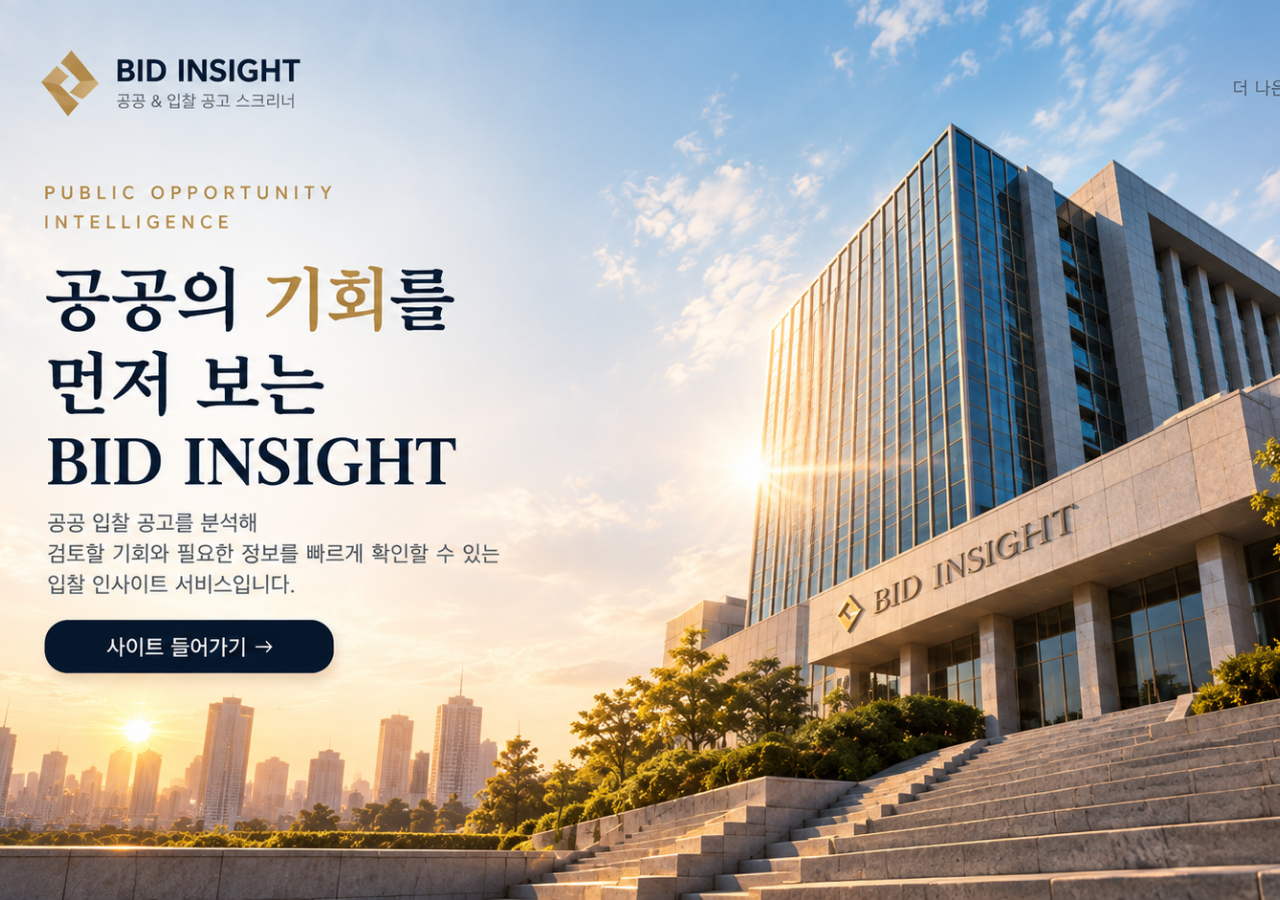
==== index.html @ 866a53af "Redesign profitability page structure" ====
<!doctype html>
<html lang="ko">
<head>
  <meta charset="utf-8" />
  <meta name="viewport" content="width=device-width, initial-scale=1, viewport-fit=cover" />
  <meta name="theme-color" content="#f4efe7" />
  <meta name="description" content="공공·입찰 공고를 자격, 수익성, 리스크, 마감 관점에서 스크리닝하는 경영진용 의사결정 대시보드" />
  <title>BID INSIGHT · 공공 & 입찰 공고 스크리너</title>
  <link rel="manifest" href="manifest.webmanifest" />
  <link rel="icon" href="icon.svg" type="image/svg+xml" />
  <link rel="stylesheet" href="styles.css" />
</head>
<body>

  <!-- ============ LANDING / START SCREEN ============ -->
  <section id="landing" aria-label="BID INSIGHT 시작 화면">
    <div class="landing-stage landing-stage-desktop">
      <img class="landing-art" src="landing-desktop.png" alt="" fetchpriority="high" decoding="async" />
      <button type="button" class="landing-hotspot" data-go-dashboard aria-label="사이트 들어가기"></button>
    </div>
    <div class="landing-stage landing-stage-mobile">
      <img class="landing-art" src="landing-mobile.png" alt="" fetchpriority="high" decoding="async" />
      <button type="button" class="landing-hotspot" data-go-dashboard aria-label="앱 들어가기"></button>
    </div>
  </section>
  <!-- ============ /LANDING ============ -->

  <div class="app-shell" id="appRoot" hidden>
    <aside class="sidebar" aria-label="주 메뉴">
      <div class="brand-block">
        <div class="brand-mark" aria-hidden="true">◆</div>
        <div>
          <div class="brand-name">BID INSIGHT</div>
          <div class="brand-sub">공공 & 입찰 공고 스크리너</div>
        </div>
      </div>

      <nav class="side-nav">
        <button class="nav-item active" data-view="dashboard"><span>⌂</span><b>대시보드</b></button>
        <button class="nav-item" data-view="recommend"><span>★</span><b>추천 공고</b><em id="navRecommendCount">0</em></button>
        <button class="nav-item" data-view="search"><span>⌕</span><b>공고 탐색</b></button>
        <button class="nav-item" data-view="risk"><span>!</span><b>리스크 관제</b><em id="navRiskCount">0</em></button>
        <button class="nav-item" data-view="simulation"><span>◫</span><b>수익성 분석</b></button>
        <button class="nav-item" data-view="quality"><span>✓</span><b>품질 검증</b></button>
      </nav>

      <div class="side-spacer"></div>
      <div class="side-insight">
        <span class="side-insight-icon">◇</span>
        <strong>좋은 기회가<br/>더 큰 성장을 만듭니다.</strong>
        <p>데이터로 후보를 줄이고,<br/>사람이 최종 판단합니다.</p>
      </div>
      <button class="side-utility" id="openExtensions"><span>＋</span> 데이터 확장 로드맵</button>
    </aside>

    <main class="main-stage">
      <header class="topbar">
        <div class="mobile-brand">
          <div class="brand-mark small">◆</div>
          <div><b>BID INSIGHT</b><small>공공 & 입찰 공고 스크리너</small></div>
        </div>
        <div class="search-wrap">
          <span class="search-icon" aria-hidden="true"><svg width="17" height="17" viewBox="0 0 24 24" fill="none" stroke="currentColor" stroke-width="2" stroke-linecap="round"><circle cx="11" cy="11" r="7"></circle><path d="m20 20-4-4"></path></svg></span>
          <input id="globalSearch" type="search" placeholder="공고명, 발주기관, 분야로 검색하세요" autocomplete="off" />
        </div>
        <div class="top-actions">
          <button class="icon-btn" data-go-landing title="처음 화면으로" aria-label="처음 화면으로">
            <svg width="18" height="18" viewBox="0 0 24 24" aria-hidden="true" fill="none" stroke="currentColor" stroke-width="2" stroke-linecap="round" stroke-linejoin="round">
              <path d="M3 11.5 12 4l9 7.5"></path>
              <path d="M5.5 10.5V20h13v-9.5"></path>
              <path d="M9.5 20v-6h5v6"></path>
            </svg>
          </button>
          <button class="ghost-btn" id="openBrief">경영진 브리핑</button>
          <button class="icon-btn" id="notificationBtn" title="알림">●<span class="notif-dot"></span></button>
          <div class="dataset-chip" title="교육용 고정 데이터">2025-08-10 기준</div><div class="profile-chip"><span>EX</span><div><b>경영진</b><small>의사결정자</small></div></div>
        </div>
      </header>

      <section class="view active" id="view-dashboard">
        <div class="hero-row">
          <div>
            <div class="eyebrow">PUBLIC OPPORTUNITY INTELLIGENCE</div>
            <h1>지금 검토할 기회가 먼저 보입니다</h1>
            <p>자격·수익성·리스크·마감 기준으로 걸러낸 오늘의 기회 20건.</p>
          </div>
          <div class="hero-badges">
            <span>선별된 고품질 기회</span>
            <span>데이터 기반 사업성 분석</span>
            <span>사람 중심 최종 판단</span>
          </div>
        </div>

        <div class="kpi-grid" id="kpiGrid"></div>

        <div class="dashboard-grid">
          <section class="panel recommendation-panel">
            <div class="panel-head">
              <div><span class="panel-kicker">EXECUTIVE PRIORITY</span><h2>TOP 추천 공고</h2><p>점수, 수익성, 마감, 리스크를 함께 본 우선 검토 목록입니다.</p></div>
              <button class="text-btn" data-view-jump="recommend">전체보기 →</button>
            </div>
            <div id="topRecommendations" class="recommend-list"></div>
          </section>

          <section class="panel side-metrics">
            <div class="panel-head compact"><div><h2>추천 등급 비중</h2><p>현재 20건 기준</p></div></div>
            <div class="donut-wrap">
              <div class="donut" id="gradeDonut"><div><strong id="donutTotal">20</strong><span>전체 공고</span></div></div>
              <div id="gradeLegend" class="legend-list"></div>
            </div>
            <div class="divider"></div>
            <div class="panel-head compact"><div><h2>분야별 예산 규모</h2><p>현재 데이터의 공고예산 합계</p></div></div>
            <div id="categoryBars" class="bar-list"></div>
          </section>
        </div>

        <section class="panel executive-strip">
          <div class="executive-strip-copy">
            <span class="panel-kicker">TODAY'S DECISION</span>
            <h2>오늘 바로 확인할 포인트</h2>
            <p id="executiveSummaryText"></p>
          </div>
          <div class="decision-cards" id="decisionCards"></div>
        </section>

        <section class="panel principles-strip" aria-label="서비스 원칙">
          <div class="panel-head compact"><div><h2>서비스 원칙</h2><p>데이터로 후보를 줄이고, 사람이 최종 판단합니다.</p></div></div>
          <div class="principles-grid">
            <div class="principle-item"><span>선별된 고품질 기회</span><small>자격·수익성·리스크 기준을 통과한 공고만 보여줍니다</small></div>
            <div class="principle-item"><span>데이터 기반 사업성 분석</span><small>점수·마진·마감을 한 화면에서 비교합니다</small></div>
            <div class="principle-item"><span>사람 중심 최종 판단</span><small>미확인 조건과 차단 사유는 숨기지 않습니다</small></div>
          </div>
        </section>
      </section>

      <section class="view" id="view-recommend">
        <div class="section-title">
          <div><span class="eyebrow">RECOMMENDED BIDS</span><h1>추천 공고</h1><p>의사결정 우선순위가 높은 공고를 한눈에 비교합니다.</p></div>
          <div class="section-actions"><button class="sort-ctl" id="recommendSort" title="정렬 기준 변경">⇅&nbsp;점수 높은순</button></div>
        </div>
        <div class="fav-filter" id="favFilter" role="group" aria-label="추천 공고 보기 필터">
          <button class="filter-chip active" data-fav-filter="all">전체</button>
          <button class="filter-chip" data-fav-filter="fav" id="favFilterChip">관심 공고 0</button>
        </div>
        <div class="recommend-cards-grid" id="recommendCardsGrid"></div>
      </section>

      <section class="view" id="view-search">
        <div class="section-title"><div><span class="eyebrow">BID EXPLORER</span><h1>공고 탐색</h1><p>분야·등급·리스크·키워드로 전체 공고를 탐색합니다.</p></div></div>
        <div class="filter-bar">
          <div class="filter-group" id="categoryFilters"></div>
          <div class="filter-adv" id="filterAdv">
            <select id="gradeFilter"><option value="all">전체 등급</option><option>적극추천</option><option>검토</option><option>패스</option></select>
            <select id="riskFilter"><option value="all">전체 리스크</option><option value="high">HIGH 있음</option><option value="urgent">마감 3일 이내</option><option value="blocker">즉시 제외 사유</option><option value="unknown">담당자 확인 필요</option></select>
          </div>
          <button type="button" class="filter-toggle" id="filterToggle" aria-expanded="false" aria-controls="filterAdv">필터 ▾</button>
          <div class="filter-badges" id="filterBadges" aria-label="적용된 필터"></div>
        </div>
        <div class="table-shell">
          <table class="bid-table">
            <thead><tr><th>우선</th><th>공고</th><th>발주기관</th><th>예산</th><th>점수</th><th>예상 마진</th><th>마감</th><th>상태</th></tr></thead>
            <tbody id="bidTableBody"></tbody>
          </table>
        </div>
        <div id="mobileBidList" class="mobile-bid-list"></div>
      </section>

      <section class="view" id="view-risk">
        <div class="section-title"><div><span class="eyebrow">RISK CONTROL</span><h1>리스크 관제</h1><p>기회를 놓치지 않되, 위험은 먼저 봅니다.</p></div></div>
        <div class="risk-kpi-grid" id="riskKpis"></div>
        <div class="risk-layout">
          <section class="panel"><div class="panel-head"><div><h2>마감 임박 / 조치 필요</h2><p>D-Day와 사람 확인 항목을 우선 표시합니다.</p></div></div><div id="riskList" class="risk-list"></div></section>
          <section class="panel"><div class="panel-head"><div><h2>리스크 유형 분포</h2><p>원문에서 구조화된 HIGH / MEDIUM 리스크</p></div></div><div id="riskTypeBars" class="bar-list"></div></section>
        </div>
      </section>

      <section class="view" id="view-simulation">
        <div class="profit-hero">
          <div class="profit-hero-copy">
            <span class="eyebrow">PROFITABILITY</span>
            <h1>수익성 분석</h1>
            <p>교육용 가정값 기반 시뮬레이션입니다. 실제 회계값이 아닙니다.</p>
          </div>
          <div class="profit-hero-quote">데이터로 기회를 선별하고<br><b>수익으로 연결합니다.</b></div>
          <div class="profit-kpi-strip" id="profitKpis"></div>
        </div>
        <div class="simulation-layout">
          <section class="panel profit-chart-panel"><div class="panel-head"><div><h2>공고별 예상 마진 <span class="top15-badge">TOP 15</span></h2><p>예상 마진 상위 15개 · 막대 색상은 판정 등급 기준</p></div><div class="chart-legend" id="marginLegend" aria-label="차트 범례"></div></div><div id="marginChart" class="margin-chart"></div></section>
          <section class="panel assumption-panel"><div class="panel-head"><div><span class="panel-kicker">SIMULATION MODEL</span><h2>시뮬레이션 가정</h2><p>설정값과 계산 구조 · 교육용 가정값</p></div></div><div id="assumptionBox" class="assumption-box"></div></section>
        </div>
        <section class="panel profit-ranking-panel"><div class="panel-head"><div><span class="panel-kicker">EXECUTIVE INSIGHT</span><h2>수익성 상위 공고</h2><p>마진만으로 추천하지 않고 자격·리스크와 함께 봅니다.</p></div><span class="profit-rank-note">TOP OPPORTUNITIES</span></div><div id="profitList" class="profit-list"></div></section>
      </section>

      <section class="view" id="view-quality">
        <div class="section-title"><div><span class="eyebrow">QUALITY ASSURANCE</span><h1>품질 검증</h1><p>LLM Judge와 코드 기반 재계산을 분리해 검증합니다.</p></div></div>
        <div class="quality-grid">
          <section class="panel quality-score-panel"><span class="panel-kicker">LLM-AS-JUDGE</span><div class="quality-score" id="avgQaScore">97.8</div><div class="quality-caption"><span>평균 자동 품질검수 점수</span><button class="qa-info-btn qa-info-open" aria-label="QA / Judge 품질검수 설명 보기" title="QA / Judge 품질검수란?">ⓘ</button></div><p>정확도 %가 아니라, 파싱·자격판정·스코어링·추천근거·시뮬레이션을 5개 영역으로 평가한 가중 품질점수입니다.</p></section>
          <section class="panel"><div class="panel-head"><div><h2>코드 자동검증</h2><p>LLM과 별개로 날짜·점수·등급·마진 등 규칙을 코드로 다시 계산합니다 · 20개 공고 × 17개 검증 규칙</p></div><strong class="pass-text">340 / 340 PASS</strong></div><button class="outline-btn" id="showDeterministic">17개 검증항목 보기</button><div id="deterministicList" class="deterministic-list" hidden></div></section>
          <section class="panel"><div class="panel-head"><div><h2>Judge 영역 평균 <button class="qa-info-btn qa-info-open" aria-label="QA / Judge 품질검수 설명 보기" title="QA / Judge 품질검수란?">ⓘ</button></h2><p>5개 품질영역 가중 평균</p></div></div><div id="qaAreaBars" class="bar-list"></div></section>
        </div>
        <section class="panel"><div class="panel-head"><div><h2>공고별 QA 결과</h2><p>카드를 누르면 상세 검수 근거를 확인할 수 있습니다.</p></div></div><div id="qaBidGrid" class="qa-bid-grid"></div></section>
      </section>
    </main>
  </div>

  <nav class="mobile-nav" aria-label="모바일 하단 메뉴">
    <button class="active" data-view="dashboard"><span>⌂</span><b>홈</b></button>
    <button data-view="recommend"><span>★</span><b>추천</b></button>
    <button data-view="search"><span>⌕</span><b>공고</b></button>
    <button data-view="risk"><span>!</span><b>리스크</b></button>
    <button data-view="quality"><span>✓</span><b>품질</b></button>
  </nav>

  <div class="overlay" id="detailOverlay" hidden>
    <div class="drawer" role="dialog" aria-modal="true" aria-labelledby="drawerTitle">
      <button class="drawer-close" id="closeDrawer" aria-label="닫기">×</button>
      <div id="drawerContent"></div>
    </div>
  </div>

  <div class="overlay center" id="notificationOverlay" hidden>
    <div class="modal-card notification-card" role="dialog" aria-modal="true" aria-labelledby="notificationTitle">
      <button class="drawer-close" data-close-overlay="notificationOverlay" aria-label="닫기">×</button>
      <span class="panel-kicker">NOTIFICATIONS</span>
      <h2 id="notificationTitle">오늘의 알림</h2>
      <p class="modal-lead">마감 임박·필수 확인·주요 리스크를 기준으로 우선 확인할 항목을 모았습니다.</p>
      <div id="notificationContent" class="notification-list"></div>
    </div>
  </div>

  <div class="overlay center" id="briefOverlay" hidden>
    <div class="modal-card" role="dialog" aria-modal="true">
      <button class="drawer-close" data-close-overlay="briefOverlay" aria-label="닫기">×</button>
      <span class="panel-kicker">EXECUTIVE BRIEF</span>
      <h2>경영진 브리핑</h2>
      <div id="briefContent" class="brief-content"></div>
    </div>
  </div>

  <div class="overlay center" id="qaInfoOverlay" hidden>
    <div class="modal-card qa-info-card" role="dialog" aria-modal="true" aria-labelledby="qaInfoTitle">
      <button class="drawer-close" data-close-overlay="qaInfoOverlay" aria-label="닫기">×</button>
      <span class="panel-kicker">QA / JUDGE</span>
      <h2 id="qaInfoTitle">QA / Judge 품질검수란?</h2>
      <p class="modal-lead">QA 점수는 통계적 정확도(%)가 아니라, 각 공고의 AI 분석 결과를 LLM Judge가 다시 검수한 품질점수입니다.</p>
      <ol class="qa-area-weight-list">
        <li><span>원문 파싱 충실도</span><b>25%</b></li>
        <li><span>자격 판정 논리</span><b>25%</b></li>
        <li><span>스크리닝·스코어링</span><b>20%</b></li>
        <li><span>추천 근거의 타당성</span><b>20%</b></li>
        <li><span>시뮬레이션 일관성</span><b>10%</b></li>
      </ol>
      <p class="modal-lead">이 다섯 영역을 가중평균하여 공고별 QA 점수를 계산합니다.</p>
      <div class="qa-note-box">
        <strong>주의</strong>
        <p>QA 99.2는 정확도 99.2%라는 의미가 아닙니다. 숫자 계산과 규칙 적용은 Judge와 별도로 코드 자동검증으로 다시 확인합니다.</p>
      </div>
    </div>
  </div>

  <div class="overlay center" id="extensionOverlay" hidden>
    <div class="modal-card wide" role="dialog" aria-modal="true">
      <button class="drawer-close" data-close-overlay="extensionOverlay" aria-label="닫기">×</button>
      <span class="panel-kicker">DATA ROADMAP</span>
      <h2>추가 데이터가 들어오면 바로 확장 가능한 영역</h2>
      <p class="modal-lead">현재 데이터로 구현된 핵심 엔진은 유지하고, 아래 데이터만 연동하면 기능을 확장할 수 있습니다.</p>
      <div id="extensionGrid" class="extension-grid"></div>
    </div>
  </div>

  <script src="data.js"></script>
  <script src="app.js"></script>
  <script>
  (function(){
    var landing=document.getElementById('landing');
    var appRoot=document.getElementById('appRoot');
    function currentRoute(){
      if(/\/dashboard\/?$/.test(location.pathname)) return 'dashboard';
      if(location.hash==='#dashboard'||location.hash==='#/dashboard') return 'dashboard';
      return 'landing';
    }
    function applyRoute(){
      var dash=currentRoute()==='dashboard';
      landing.hidden=dash; appRoot.hidden=!dash;
      document.body.classList.toggle('on-landing',!dash);
      window.scrollTo(0,0);
    }
    document.addEventListener('click',function(e){
      var home=e.target.closest('[data-go-landing]');
      if(home){
        try{ history.pushState(null,'','/'); }
        catch(err){ location.href='/'; return; }
        applyRoute(); return;
      }
      var go=e.target.closest('[data-go-dashboard]');
      if(go){
        try{ history.pushState(null,'','/dashboard'); }
        catch(err){ location.href='/dashboard'; return; }
        applyRoute(); return;
      }
      var sc=e.target.closest('[data-ld-scroll]');
      if(sc){
        var t=document.getElementById(sc.dataset.ldScroll);
        if(t) t.scrollIntoView({behavior:'smooth'});
      }
    });
    window.addEventListener('popstate',applyRoute);
    applyRoute();
  })();
  </script>
</body>
</html>
---- styles.css ----
/* ============================================================
   BID INSIGHT — 공통 디자인 시스템
   브랜드: 네이비 / 아이보리 / 골드
   원칙: 핵심 숫자 → 판단 → 이유 → 상세근거 순 정보 위계
   ============================================================ */

:root{
  /* brand */
  --bg:#f4efe7;
  --paper:#fbf8f2;
  --card:#fffdf9;
  --navy:#0d2033;
  --navy-2:#162c42;
  --gold:#b7863d;
  --gold-2:#d7b06c;
  --ink:#17202a;
  --ink-soft:#22303c;
  --muted:#5f6d79;
  --muted-2:#6b7885;
  --line:#e8e0d5;
  --green:#18845f;
  --green-soft:#e2f4ec;
  --red:#c24141;
  --red-soft:#fceeee;
  --amber:#b3771b;
  --amber-soft:#fdf3dd;
  --blue:#356eaa;
  --blue-soft:#edf4fb;
  --shadow:0 18px 50px rgba(52,43,31,.11);
  --radius:20px;

  /* grade tokens — 도넛/legend/badge/pill 단일 소스 */
  /* grade tokens — 적극추천/검토/패스 단일 소스 (도넛·legend·badge·차트·QA 모두 이 토큰 사용) */
  --grade-recommend:#16815c;
  --grade-recommend-light:#4fbe8d;
  --grade-recommend-soft:#e2f4ec;
  --grade-review:#b07714;
  --grade-review-light:#dfb96e;
  --grade-review-soft:#fdf3dd;
  --grade-pass:#5d6f7d;
  --grade-pass-light:#a5b1bb;
  --grade-pass-soft:#edf1f4;

  /* risk tokens */
  --risk-high:#c24141;
  --risk-high-soft:#fceeee;
  --risk-medium:#b3771b;
  --risk-medium-soft:#fdf3dd;
  --risk-low:#5d6f7d;

  /* verification / unknown tokens — 사람 확인 필요·UNKNOWN 계열 */
  --status-unknown:#33638c;
  --status-unknown-soft:#e9f1f8;

  /* typography scale */
  --fs-display:clamp(30px,3vw,46px);
  --fs-h1:clamp(27px,2.6vw,38px);
  --fs-section:20px;
  --fs-card-title:16.5px;
  --fs-body:15px;
  --fs-meta:13px;
  --fs-caption:12px;
  --fs-kpi:29px;
}
*{box-sizing:border-box}
html{scroll-behavior:smooth;background:var(--bg)}
body{margin:0;font-family:Inter,Pretendard,"Noto Sans KR","Apple SD Gothic Neo",sans-serif;color:var(--ink);font-size:var(--fs-body);line-height:1.55;word-break:keep-all;overflow-wrap:break-word;background:
  radial-gradient(circle at 77% -10%,rgba(215,176,108,.28),transparent 30%),
  linear-gradient(135deg,#f7f2ea 0%,#f4efe7 46%,#eee5d7 100%);min-height:100vh}
button,input,select{font:inherit}
button{cursor:pointer}
:focus-visible{outline:2px solid var(--gold-2);outline-offset:2px}
b,strong{font-variant-numeric:tabular-nums}

/* ---------- layout shell ---------- */
.app-shell{display:grid;grid-template-columns:258px minmax(0,1fr);min-height:100vh}

/* ---------- sidebar ---------- */
.sidebar{position:sticky;top:0;height:100vh;background:linear-gradient(180deg,#0b1d2e,#10263a 70%,#14293d);color:#fff;padding:24px 18px 20px;display:flex;flex-direction:column;box-shadow:16px 0 34px rgba(13,32,51,.1);z-index:20}
.brand-block{display:flex;align-items:center;gap:12px;padding:4px 8px 24px}
.brand-mark{width:40px;height:40px;border:1px solid rgba(215,176,108,.55);border-radius:12px;display:grid;place-items:center;color:var(--gold-2);background:linear-gradient(135deg,rgba(215,176,108,.16),rgba(255,255,255,.04));font-size:19px}
.brand-mark.small{width:34px;height:34px;border-radius:10px}
.brand-name{font-weight:850;letter-spacing:.11em;font-size:16px}
.brand-sub{font-size:12px;color:#aab8c4;margin-top:3px}
.side-nav{display:grid;gap:6px}
.nav-item,.side-utility{appearance:none;border:0;background:transparent;color:#bcc9d4;border-radius:12px;padding:13px 14px;display:flex;align-items:center;gap:12px;text-align:left;transition:.2s ease;font-size:15px}
.nav-item span{width:22px;text-align:center;font-size:19px;line-height:1}
.nav-item b{font-size:16px;font-weight:650;flex:1;line-height:1.4}
.nav-item em{font-style:normal;font-size:12px;color:#0d2033;background:#d8b16e;border-radius:999px;min-width:23px;height:23px;display:grid;place-items:center;font-weight:800}
.nav-item:hover,.nav-item.active{background:linear-gradient(90deg,rgba(215,176,108,.2),rgba(255,255,255,.06));color:#fff;box-shadow:inset 3px 0 var(--gold-2)}
.side-spacer{flex:1}
.side-insight{border:1px solid rgba(215,176,108,.26);background:linear-gradient(160deg,rgba(215,176,108,.11),rgba(255,255,255,.03));padding:18px;border-radius:16px;margin:14px 2px;color:#edf3f7}
.side-insight-icon{font-size:25px;color:var(--gold-2)}
.side-insight strong{font-family:Georgia,"Noto Serif KR",serif;display:block;margin:10px 0 6px;line-height:1.55;font-size:15.5px}
.side-insight p{font-size:12.5px;line-height:1.6;color:#a8b8c5;margin:0}
.side-utility{margin-top:8px;font-size:13.5px}
.side-utility:hover{color:#fff;background:rgba(255,255,255,.06)}
.side-utility span{font-size:16px}

/* ---------- topbar ---------- */
.main-stage{min-width:0}
.topbar{position:sticky;top:0;height:72px;z-index:15;background:rgba(251,248,242,.9);backdrop-filter:blur(20px);border-bottom:1px solid rgba(180,158,126,.22);display:flex;align-items:center;gap:20px;padding:0 30px}
.mobile-brand{display:none}
.mobile-brand b{font-size:13.5px;display:block;line-height:1.3}
.mobile-brand small{display:block;font-size:11px;color:#6e7c88;white-space:nowrap}
.search-wrap{flex:1;max-width:660px;position:relative}
.search-wrap input{width:100%;border:1px solid #ded5c9;background:#fffefa;border-radius:14px;padding:13px 48px 13px 42px;outline:none;color:var(--ink);font-size:15px;box-shadow:0 4px 14px rgba(45,35,22,.03)}
.search-wrap input:focus{border-color:#c7a269;box-shadow:0 0 0 4px rgba(183,134,61,.11)}
.search-icon{position:absolute;left:15px;top:12px;font-size:21px;color:#7e8a95}
.search-wrap kbd{position:absolute;right:12px;top:11px;border:1px solid #e0d6c9;background:#f8f3eb;color:#8b8173;padding:3px 7px;border-radius:7px;font-size:11px}
.top-actions{margin-left:auto;display:flex;align-items:center;gap:10px}
.ghost-btn,.outline-btn,.text-btn,.icon-btn{border:1px solid #d9cfbf;background:#fffdfa;color:#253240;border-radius:12px;padding:10px 16px;font-weight:700;font-size:14.5px}
.ghost-btn:hover,.outline-btn:hover{border-color:#b98b47;background:#fff9ef}
.text-btn{border:0;background:transparent;color:#8a642c;padding:8px 10px;font-size:14px}
.icon-btn{width:40px;height:40px;padding:0;display:grid;place-items:center;position:relative;font-size:16px}
.notif-dot{position:absolute;width:8px;height:8px;background:#d84b4b;border-radius:50%;top:7px;right:8px;border:2px solid #fff}
.profile-chip{display:flex;align-items:center;gap:8px;padding-left:4px}
.profile-chip>span{width:38px;height:38px;border-radius:50%;background:var(--navy);color:#fff;display:grid;place-items:center;font-weight:800;font-size:14px}
.profile-chip div{display:grid}
.profile-chip b{font-size:13px}
.profile-chip small{font-size:11px;color:var(--muted)}
.dataset-chip{padding:8px 12px;border:1px solid #ddcfbd;border-radius:999px;background:#fffaf2;color:#80623b;font-size:12.5px;font-weight:750;white-space:nowrap}

/* ---------- views ---------- */
.view{display:none;padding:36px clamp(22px,3.4vw,52px) 72px;max-width:1680px;margin:auto}
.view.active{display:block;animation:fadeUp .25s ease}
@keyframes fadeUp{from{opacity:.5;transform:translateY(4px)}to{opacity:1;transform:none}}
.eyebrow,.panel-kicker{font-size:11px;font-weight:850;letter-spacing:.22em;color:var(--gold);text-transform:uppercase}

/* hero */
.hero-row{display:flex;justify-content:space-between;gap:36px;align-items:end;margin-bottom:28px}
.hero-row h1,.section-title h1{font-family:Georgia,"Noto Serif KR",serif;font-size:var(--fs-display);line-height:1.15;margin:9px 0 12px;letter-spacing:-.03em;color:#102234}
.hero-row p,.section-title p{max-width:780px;color:#5b6a76;line-height:1.65;margin:0;font-size:15px}
.hero-badges{display:flex;gap:10px;flex-wrap:wrap;justify-content:flex-end}
.hero-badges span{padding:9px 14px;border-radius:999px;border:1px solid #dfd2c0;background:rgba(255,255,255,.55);font-size:13px;color:#745c3b;white-space:nowrap}

/* KPI */
.kpi-grid{display:grid;grid-template-columns:repeat(5,minmax(0,1fr));gap:14px;margin-bottom:20px}
.kpi-card{position:relative;overflow:hidden;background:linear-gradient(180deg,#fff,#fbf7f0);border:1px solid #e5dbce;border-radius:18px;padding:18px;box-shadow:0 7px 20px rgba(61,48,31,.05);min-width:0;transition:.18s ease}
.kpi-card:before{content:"";position:absolute;top:0;left:0;right:0;height:3px;background:transparent}
.kpi-card.lead:before{background:linear-gradient(90deg,var(--grade-recommend),#5cbd93)}
.kpi-card.amber:before{background:linear-gradient(90deg,#c98a1e,#e0b45c)}
.kpi-card.alert:before{background:linear-gradient(90deg,var(--risk-high),#ef8f8f)}
.kpi-card.gold:before{background:linear-gradient(90deg,var(--gold),var(--gold-2))}
.kpi-card.teal:before{background:linear-gradient(90deg,#12846d,#4fbf9f)}
.kpi-card[data-view-jump]{cursor:pointer}
.kpi-card[data-view-jump]:hover{border-color:#c7a269;transform:translateY(-2px);box-shadow:0 10px 26px rgba(87,62,25,.1)}
.kpi-top{display:flex;justify-content:space-between;align-items:center;gap:8px}
.kpi-icon{width:34px;height:34px;border-radius:10px;display:grid;place-items:center;background:#f4eadb;color:#9c6f2c;font-weight:900;font-size:16px}
.kpi-label{font-size:14px;color:#54626e;font-weight:750}
.kpi-value{font-size:var(--fs-kpi);font-weight:850;margin:12px 0 6px;letter-spacing:-.02em;line-height:1.15;color:var(--ink-soft)}
.kpi-note{font-size:13px;color:#66757f;line-height:1.5}
.kpi-card.lead .kpi-icon{background:var(--grade-recommend-soft);color:var(--grade-recommend)}
.kpi-card.lead .kpi-value{color:var(--grade-recommend)}
.kpi-card.amber .kpi-icon{background:var(--grade-review-soft);color:var(--grade-review)}
.kpi-card.amber .kpi-value{color:var(--grade-review)}
.kpi-card.alert .kpi-icon{background:var(--risk-high-soft);color:var(--risk-high)}
.kpi-card.alert .kpi-value{color:var(--risk-high)}
.kpi-card.gold .kpi-icon{background:#f6ecd8;color:#8a642c}
.kpi-card.gold .kpi-value{color:#8a642c}
.kpi-card.teal .kpi-icon{background:#e3f5ee;color:#12846d}
.kpi-card.teal .kpi-value{color:#12846d}

/* panels */
.dashboard-grid{display:grid;grid-template-columns:minmax(0,1.75fr) minmax(320px,.75fr);gap:18px;align-items:start}
.panel{background:rgba(255,253,249,.92);border:1px solid #e5dbce;border-radius:var(--radius);box-shadow:0 10px 32px rgba(61,48,31,.06);padding:22px}
.panel-head{display:flex;justify-content:space-between;gap:18px;align-items:flex-start;margin-bottom:16px;flex-wrap:wrap}
.chart-legend{display:flex;gap:12px;align-items:center;font-size:13px;color:#54626e;font-weight:700;white-space:nowrap}
.chart-legend .cl-item{display:inline-flex;align-items:center;gap:6px}
.chart-legend .legend-dot{width:10px;height:10px;border-radius:50%}
.panel-head.compact{margin-bottom:12px}
.panel-head h2{font-size:var(--fs-section);margin:3px 0 4px;color:#1a2a3a;line-height:1.35;font-weight:750}
.panel-head p{margin:0;color:var(--muted);font-size:var(--fs-meta);line-height:1.5}

/* dashboard: top recommendations */
.recommend-list{display:grid;gap:10px}
.recommend-row{position:relative;border:1px solid #e7ded2;border-radius:16px;padding:14px 16px;display:grid;grid-template-columns:44px minmax(0,1.5fr) repeat(4,minmax(86px,.45fr)) 36px;gap:12px;align-items:center;background:#fff;transition:.2s ease;cursor:pointer}
.recommend-row::before{content:"";position:absolute;left:0;top:11px;bottom:11px;width:3px;border-radius:3px;background:transparent}
.recommend-row.g-recommend{background:linear-gradient(90deg,var(--grade-recommend-soft),#fff 32%)}
.recommend-row.g-review{background:linear-gradient(90deg,var(--grade-review-soft),#fff 32%)}
.recommend-row.g-recommend::before{background:var(--grade-recommend)}
.recommend-row.g-review::before{background:var(--grade-review)}
.recommend-row.g-pass::before{background:#c3cbd2}
.recommend-row:hover{border-color:#caa96f;transform:translateY(-1px);box-shadow:0 8px 22px rgba(87,62,25,.08)}
.rank-badge{width:34px;height:34px;border-radius:50%;display:grid;place-items:center;background:#f4eadb;color:#8a642c;font-weight:850;font-size:15px}
.rank-badge.g-recommend{background:var(--grade-recommend);color:#fff}
.rank-badge.g-review{background:#a5772a;color:#fff}
.metric-cell b.g-recommend{color:var(--grade-recommend)}
.metric-cell b.g-review{color:var(--grade-review)}
.recommend-title{min-width:0}
.recommend-title strong{display:-webkit-box;-webkit-line-clamp:2;-webkit-box-orient:vertical;overflow:hidden;font-size:15px;line-height:1.45}
.recommend-title small{display:block;margin-top:5px;color:var(--muted);font-size:12.5px}
.metric-cell{font-size:12px;color:#71808c;line-height:1.3}
.metric-cell b{display:block;color:var(--ink-soft);font-size:14.5px;margin-top:4px;font-weight:750}
.metric-cell b.good{color:var(--green)}
.metric-cell b.warn{color:var(--amber)}
.metric-cell b.danger{color:var(--red)}
.row-open{width:32px;height:32px;border:1px solid #ded6ca;border-radius:9px;background:#fff;color:#2c3a45;font-size:15px}

/* dashboard: donut & bars */
.side-metrics{position:sticky;top:92px}
.donut-wrap{display:grid;grid-template-columns:150px 1fr;align-items:center;gap:12px}
.donut{width:142px;height:142px;border-radius:50%;position:relative;display:grid;place-items:center}
.donut:before{content:"";position:absolute;inset:22px;background:#fffdf9;border-radius:50%;box-shadow:inset 0 0 0 1px #efe6da}
.donut>div{position:relative;z-index:1;text-align:center;display:grid}
.donut strong{font-size:28px;line-height:1.1}
.donut span{font-size:12px;color:var(--muted)}
.legend-list{display:grid;gap:10px}
.legend-row{display:flex;align-items:center;gap:10px;font-size:13.5px;color:#3c4a55}
.legend-dot{width:11px;height:11px;border-radius:50%;flex:none}
.legend-row b{margin-left:auto;font-size:14.5px}
.divider{height:1px;background:#eee5d9;margin:18px 0}
.bar-list{display:grid;gap:11px}
.bar-row{display:grid;grid-template-columns:minmax(92px,130px) minmax(0,1fr) 54px;align-items:center;gap:10px;font-size:13px;color:#4c5a65}
.bar-track{height:10px;background:#eee9e1;border-radius:999px;overflow:hidden}
.bar-fill{height:100%;border-radius:999px;background:linear-gradient(90deg,#c39a59,#0f2a42)}
.bar-row b{text-align:right;color:var(--ink-soft);font-size:13.5px;font-weight:750}
#riskTypeBars .bar-row{font-size:13.5px;color:#41505b}
#riskTypeBars .bar-row b{font-size:14px;font-weight:850}

/* dashboard: today strip */
.executive-strip{margin-top:20px;display:grid;grid-template-columns:1.05fr 1.95fr;gap:20px;align-items:center;background:linear-gradient(120deg,#0d2033,#172e43 66%,#253c4f);color:#fff;border-color:#1f3d58}
.executive-strip-copy h2{font-family:Georgia,"Noto Serif KR",serif;font-size:26px;margin:6px 0 8px;position:relative;padding-bottom:10px}
.executive-strip-copy h2::after{content:"";position:absolute;left:0;bottom:0;width:44px;height:3px;border-radius:2px;background:linear-gradient(90deg,#d7b06c,#b98b47)}
.executive-strip-copy p{color:#c3d2dd;font-size:13.5px;line-height:1.65;margin:0}
.decision-cards{display:grid;grid-template-columns:repeat(3,1fr);gap:12px}
.decision-card{border:1px solid rgba(255,255,255,.14);border-radius:15px;padding:15px 16px;background:rgba(255,255,255,.06);min-width:0;color:#fff;border-top:3px solid rgba(255,255,255,.25)}
button.kpi-card,button.decision-card{appearance:none;text-align:left;width:100%}
.decision-card.dc-urgent{border-top-color:#ff9d8f;background:rgba(255,122,104,.1)}
.decision-card.dc-urgent .dc-label{color:#f5b3aa}
.decision-card.dc-urgent .dc-value{color:#ffc9c2}
.decision-card.dc-profit{border-top-color:#6fd3a8;background:rgba(111,211,168,.09)}
.decision-card.dc-profit .dc-label{color:#a9dcc2}
.decision-card.dc-profit .dc-value{color:#96e4c1}
.decision-card.dc-quality{border-top-color:var(--gold-2);background:rgba(215,176,108,.1)}
.decision-card.dc-quality .dc-label{color:#dcbd88}
.decision-card.dc-quality .dc-value{color:#ecc784}
.decision-card[data-open-bid]{cursor:pointer;transition:.18s ease}
.decision-card[data-open-bid]:hover{background:rgba(255,255,255,.13);border-color:rgba(215,176,108,.55)}
.decision-card .dc-label{font-size:13px;color:#b9cad6;font-weight:800;letter-spacing:.03em}
.decision-card .dc-value{display:block;font-size:24px;margin:7px 0 3px;line-height:1.2;font-variant-numeric:tabular-nums}
.decision-card .dc-title{font-style:normal;display:-webkit-box;-webkit-line-clamp:2;-webkit-box-orient:vertical;overflow:hidden;font-size:13.5px;line-height:1.5;color:#e8eff4}
.decision-card .dc-note{display:block;font-size:12px;color:#9fb2c0;margin-top:6px}

/* 서비스 원칙 (모바일 전용, 데스크톱은 hero-badges 사용) */
.principles-strip{display:none}

/* ---------- section title ---------- */
.section-title{display:flex;justify-content:space-between;gap:20px;align-items:end;margin-bottom:22px}
.section-title h1{font-size:var(--fs-h1)}
.section-actions{display:flex;gap:10px}
.section-actions .text-btn{border:1.5px solid #e2d6c0;background:#fff;border-radius:12px;padding:10px 16px;font-size:14.5px;font-weight:800;color:#8a642c}
.section-actions .text-btn:hover{border-color:var(--gold);background:#fdf9f1}
.sort-ctl{display:inline-flex;align-items:center;gap:8px;border:1.5px solid #d8c9ad;border-radius:12px;padding:11px 18px;font-size:14.5px;font-weight:800;color:#27435c;background:#fff;cursor:pointer;transition:.15s ease}
.sort-ctl:hover{border-color:var(--gold);background:#fdf9f1;box-shadow:0 4px 14px rgba(87,62,25,.08)}

/* ---------- recommend cards ---------- */
.fav-filter{display:flex;gap:8px;flex-wrap:wrap;margin:0 0 16px}
.fav-filter .filter-chip{font-size:13.5px;padding:9px 16px}
.recommend-cards-grid{display:grid;grid-template-columns:repeat(3,minmax(0,1fr));gap:18px}
.recommend-card{background:var(--card);border:1px solid #e5dbce;border-radius:18px;padding:20px;box-shadow:0 8px 26px rgba(61,48,31,.05);display:flex;flex-direction:column;min-height:240px}
.recommend-card .badge-line{display:flex;justify-content:space-between;gap:8px;align-items:center}
.recommend-card h3{font-size:var(--fs-card-title);line-height:1.5;margin:13px 0 6px;font-weight:750;color:#152434}
.recommend-card .meta{font-size:var(--fs-meta);color:var(--muted)}
.recommend-card .card-stats{display:grid;grid-template-columns:repeat(3,1fr);gap:8px;margin:16px 0}
.stat-mini{background:#f8f3eb;border-radius:12px;padding:11px 12px}
.stat-mini.stat-qa{appearance:none;text-align:left;font:inherit;border:1px solid transparent;cursor:pointer;transition:.15s;min-height:44px}
.stat-mini.stat-qa:hover{border-color:var(--gold);background:#fdf6ea}
.stat-mini.stat-qa:hover .qa-hint{color:#a5772a}
.qa-card.qa-flash{outline:3px solid var(--gold);outline-offset:3px;animation:qaFlash 1.5s ease 1}
@keyframes qaFlash{0%{box-shadow:0 0 0 0 rgba(183,134,61,.45)}70%{box-shadow:0 0 0 12px rgba(183,134,61,0)}100%{box-shadow:0 0 0 0 rgba(183,134,61,0)}}
.stat-mini span{font-size:12px;color:#66757f}
.stat-mini b{display:block;margin-top:4px;font-size:15.5px;color:var(--ink-soft)}
.recommend-card .stat-mini b,.mobile-bid-card .stat-mini b{font-weight:850;font-size:16px}
.stat-mini b.m-good{color:var(--grade-recommend)}
.stat-mini b.m-mid{color:var(--grade-review)}
.stat-mini b.m-low{color:#a05a55}
.meta-dday{font-weight:850;color:#41505b}
.meta-dday.hot{color:var(--risk-high)}
.status-pill.hot{background:var(--risk-high-soft);color:var(--risk-high)}
.blk{color:var(--risk-high);font-weight:800}
.ft-sum{font-style:normal;font-size:11.5px;font-weight:800;color:#8a642c;background:#fdf3dd;border-radius:999px;padding:2px 8px;max-width:118px;overflow:hidden;text-overflow:ellipsis;white-space:nowrap}
.filter-toggle.has-active{border-color:var(--gold);background:#fdf9f1;color:#8a642c}
.qa-hint{cursor:help;text-decoration:underline dotted rgba(122,111,94,.6);text-underline-offset:3px}
.card-reason{font-size:13.5px;line-height:1.6;color:#54626d;margin-bottom:16px;border-radius:10px;padding:9px 12px}
.card-reason.recommend{background:var(--grade-recommend-soft);border:1px solid #bfe3d3}
.card-reason.review{background:var(--grade-review-soft);border:1px solid #ecd9b0}
.card-reason.pass{background:#eef1f4;border:1px solid #dde3e8}
.card-actions{margin-top:auto;display:flex;gap:8px}
.primary-btn,.secondary-btn{border-radius:11px;border:1px solid #0e2a42;padding:11px 14px;font-weight:750;font-size:14.5px}
.primary-btn{background:#10283d;color:#fff;box-shadow:0 4px 12px rgba(16,40,61,.24)}
.secondary-btn{background:#fff;color:#10283d}
.primary-btn:hover{background:#183955;transform:translateY(-1px);box-shadow:0 7px 18px rgba(16,40,61,.32)}
.favorite-btn{appearance:none;border:1px solid transparent;background:transparent;width:42px;height:42px;border-radius:12px;font-size:23px;line-height:1;color:#b3a184;display:grid;place-items:center;padding:0;transition:.15s ease}
.favorite-btn:hover{background:#f6eddc;border-color:#e2d3b8}
.favorite-btn.on{color:var(--gold);background:#fdf6e7;border-color:#e8d5ac}

/* ---------- filters & table ---------- */
.filter-bar{display:flex;align-items:center;gap:10px;flex-wrap:wrap;margin-bottom:14px;background:rgba(255,253,249,.8);border:1px solid #e5dbce;padding:12px;border-radius:16px}
.filter-group{display:flex;gap:6px;flex-wrap:wrap;flex:1}
.filter-chip{border:1px solid #dfd7cb;background:#fff;border-radius:999px;padding:9px 14px;font-size:13px;color:#4f5d68}
.filter-chip.active{background:#10283d;color:#fff;border-color:#10283d}
.filter-bar select{border:1px solid #ddd3c5;border-radius:10px;background:#fff;padding:10px 12px;color:#394753;font-size:13.5px}
.filter-adv{display:flex;gap:8px}
.filter-toggle{display:none}
.table-shell{overflow:auto;border:1px solid #e4d9cc;border-radius:18px;background:#fff;box-shadow:0 10px 30px rgba(65,50,31,.05)}
.bid-table{width:100%;border-collapse:collapse;min-width:1000px}
.bid-table th{font-size:12.5px;color:#5d6b77;text-align:left;background:#f7f2ea;padding:14px 16px;border-bottom:1px solid #e9e1d7;white-space:nowrap}
.bid-table td{padding:16px;border-bottom:1px solid #f0e8de;font-size:14px;vertical-align:middle;color:#2c3a45;line-height:1.45}
.bid-table tbody tr{cursor:pointer;transition:.15s}
.bid-table tbody tr:hover{background:#fff7ea}
.bid-table tbody tr:last-child td{border-bottom:0}
.bid-name{min-width:260px}
.bid-name strong{font-size:15.5px;line-height:1.45;color:#152434;display:block}
.bid-name small{display:block;color:var(--muted);margin-top:4px;font-size:12.5px}
.bid-table td b{font-size:15px}

/* grade / status / risk pills — grade token 단일 소스 */
.grade-pill,.status-pill,.risk-pill{display:inline-flex;align-items:center;border-radius:999px;padding:5px 12px;font-size:12.5px;font-weight:800;line-height:1.4;white-space:nowrap}
.grade-pill.recommend{background:var(--grade-recommend-soft);color:var(--grade-recommend)}
.grade-pill.review{background:var(--grade-review-soft);color:var(--grade-review)}
.grade-pill.pass{background:var(--grade-pass-soft);color:var(--grade-pass)}
.status-pill{background:var(--blue-soft);color:var(--blue)}
.risk-pill.high{background:var(--risk-high-soft);color:var(--risk-high)}
.risk-pill.medium{background:var(--risk-medium-soft);color:var(--risk-medium)}
.mobile-bid-list{display:none}

/* ---------- risk view ---------- */
.risk-kpi-grid{display:grid;grid-template-columns:repeat(5,1fr);gap:12px;margin-bottom:18px}
.risk-kpi{position:relative;overflow:hidden;padding:16px 18px;border-radius:16px;background:#fff;border:1px solid #eadfd2}
.risk-kpi::before{content:"";position:absolute;top:0;left:0;right:0;height:3px;background:transparent}
.risk-kpi span{font-size:13px;color:#54626e;font-weight:700}
.risk-kpi strong{display:block;font-size:30px;margin-top:8px;line-height:1.15;color:var(--ink-soft)}
.risk-kpi small{font-size:12.5px;color:#66757f;display:block;margin-top:4px}
.risk-kpi.danger{background:#fff6f4;border-color:#f1d6d1}
.risk-kpi.danger strong{color:var(--red)}
.risk-kpi.danger::before{background:linear-gradient(90deg,var(--risk-high),#ef8f8f)}
.risk-kpi.warn{background:#fdf7ea;border-color:#eddcba}
.risk-kpi.warn strong{color:var(--grade-review)}
.risk-kpi.warn span{color:#6b5a33}
.risk-kpi.warn::before{background:linear-gradient(90deg,#c98a1e,#e0b45c)}
.risk-kpi.info{background:#f0f5f9;border-color:#d3e0ea}
.risk-kpi.info strong{color:#28536f}
.risk-kpi.info::before{background:linear-gradient(90deg,#33638c,#7fa3bd)}
.risk-layout{display:grid;grid-template-columns:1.55fr .7fr;gap:16px}
.risk-list{display:grid;gap:11px}
.risk-item{border:1px solid #eadfd4;border-radius:14px;padding:15px 16px;display:grid;grid-template-columns:84px 1fr auto;gap:14px;align-items:center;background:#fff;cursor:pointer;transition:.15s ease}
.risk-item:hover{border-color:#caa96f;box-shadow:0 6px 18px rgba(87,62,25,.07)}
.risk-item.sev-high{box-shadow:inset 3px 0 0 var(--risk-high)}
.risk-item.sev-high .risk-dday{color:var(--risk-high)}
.risk-item.sev-urgent{box-shadow:inset 3px 0 0 var(--grade-review)}
.risk-item.sev-urgent .risk-dday{color:var(--grade-review)}
.risk-dday{font-weight:850;color:var(--red);font-size:22px;line-height:1.1;font-variant-numeric:tabular-nums}
.risk-item h4{margin:0 0 5px;font-size:16px;line-height:1.45;color:#152434;font-weight:750}
.risk-item p{margin:0;color:var(--muted);font-size:13.5px;line-height:1.5}
.risk-item .risk-tags{display:flex;gap:6px;flex-wrap:wrap;justify-content:flex-end}

/* ---------- simulation ---------- */
.simulation-layout{display:grid;grid-template-columns:minmax(0,1.6fr) minmax(290px,.7fr);gap:16px;margin-bottom:16px;align-items:start}
.simulation-layout>.panel{min-width:0}
.margin-chart{display:flex;align-items:flex-end;gap:4px;height:300px;padding:26px 4px 8px;border-bottom:1px solid #e7dfd5;overflow-x:auto}
.margin-col{flex:1;min-width:30px;height:100%;display:flex;flex-direction:column;justify-content:flex-end;align-items:center;gap:6px;cursor:pointer;border-radius:8px;overflow:hidden}
.margin-col:hover{background:rgba(183,134,61,.06)}
.margin-bar{width:72%;border-radius:9px 9px 3px 3px;min-height:8px;transition:.15s}
.margin-bar.g-recommend{background:linear-gradient(180deg,var(--grade-recommend-light),var(--grade-recommend))}
.margin-bar.g-review{background:linear-gradient(180deg,var(--grade-review-light),var(--grade-review))}
.margin-bar.g-pass{background:linear-gradient(180deg,var(--grade-pass-light),var(--grade-pass))}
.margin-col:hover .margin-bar{filter:brightness(1.1)}
.margin-col b{font-size:12.5px;color:var(--ink-soft)}
.margin-col span{font-size:11.5px;color:#66757f;max-width:72px;white-space:nowrap;overflow:hidden;text-overflow:ellipsis}
.assumption-box{display:grid;gap:10px}
.assumption-row{padding:14px 16px;border-radius:12px;background:#f7f2ea;border:1px solid #efe6d8}
.assumption-row .as-label{display:block;font-size:14px;font-weight:750;color:#2c3a45}
.assumption-row .as-value{display:block;font-size:16.5px;margin-top:4px;color:#8a642c;font-variant-numeric:tabular-nums}
.assumption-row .as-desc{display:block;font-size:12.5px;color:var(--muted);margin-top:5px;line-height:1.5}
.profit-list{display:grid;grid-template-columns:repeat(2,1fr);gap:12px}
.profit-item{padding:16px 18px;border:1px solid #e7ded1;border-radius:14px;display:grid;grid-template-columns:1fr auto;gap:14px;align-items:center;background:#fff;cursor:pointer;transition:.15s ease}
.profit-item:hover{border-color:#c49a59;box-shadow:0 6px 18px rgba(87,62,25,.07)}
.profit-item h4{font-size:15.5px;margin:0 0 5px;line-height:1.45;color:#152434;font-weight:750}
.profit-head{display:flex;gap:8px;align-items:center;flex-wrap:wrap}
.profit-head h4{margin:0}
.profit-head .grade-pill{flex:none}
.profit-item p{font-size:13px;color:var(--muted);margin:0}
.profit-item strong{font-size:24px;color:var(--green);font-variant-numeric:tabular-nums}
.unk{color:var(--status-unknown);font-weight:800}

/* ---------- quality ---------- */
.quality-grid{display:grid;grid-template-columns:.72fr 1fr 1fr;gap:16px;margin-bottom:16px}
.quality-score-panel{background:linear-gradient(145deg,#10283d,#183b57);color:#fff}
.quality-score-panel p{font-size:13px;line-height:1.65;color:#c0cfda}
.quality-score{font-size:64px;font-family:Georgia,serif;color:#e0bb78;margin-top:14px;line-height:1.05}
.quality-caption{font-size:13.5px;color:#d7e2e9;display:flex;align-items:center;gap:8px;flex-wrap:wrap}
.pass-text{color:var(--green);font-size:17px;white-space:nowrap}
.deterministic-list{margin-top:14px;display:grid;grid-template-columns:repeat(2,1fr);gap:8px}
.deterministic-list[hidden]{display:none}
.det-item{display:flex;gap:10px;align-items:baseline;font-size:13.5px;line-height:1.5;padding:10px 12px;border-radius:10px;background:#f8f3eb;color:#43505b}
.det-item b{color:#8a642c;font-size:12.5px;flex:none}
.qa-bid-grid{display:grid;grid-template-columns:repeat(4,1fr);gap:13px}
.qa-card{border:1px solid #e7ded2;border-radius:14px;padding:16px;background:#fff;cursor:pointer;transition:.15s ease}
.qa-card:hover{border-color:#c49a59;box-shadow:0 6px 18px rgba(87,62,25,.07)}
.qa-card-top{display:flex;justify-content:space-between;align-items:center;gap:8px}
.qa-score{font-size:26px;font-weight:850;color:#1b765a;font-variant-numeric:tabular-nums}
.qa-card h4{font-size:15px;line-height:1.5;margin:10px 0 5px;color:#152434;font-weight:750;display:-webkit-box;-webkit-line-clamp:2;-webkit-box-orient:vertical;overflow:hidden}
.qa-card p{font-size:13px;color:var(--muted);margin:0}
.qa-info-btn{appearance:none;border:1px solid #d9cdb8;background:#fdf8ee;color:#7c6335;width:26px;height:26px;border-radius:50%;font-size:14px;line-height:1;display:inline-grid;place-items:center;padding:0;flex:none;vertical-align:middle}
.qa-info-btn:hover{background:#f5ead2}

/* QA 설명 modal */
.qa-info-card h2{margin-top:8px}
.qa-area-weight-list{list-style:none;margin:16px 0;padding:0;display:grid;gap:8px}
.qa-area-weight-list li{display:flex;justify-content:space-between;align-items:center;gap:12px;background:#fff;border:1px solid #e8dfd3;border-radius:12px;padding:13px 16px;font-size:15px}
.qa-area-weight-list b{color:#8a642c;font-size:16px}
.qa-note-box{margin-top:16px;background:#fdf3dd;border:1px solid #ecd9a8;border-radius:14px;padding:14px 16px}
.qa-note-box strong{display:block;font-size:14px;margin-bottom:5px;color:#7a5a14}
.qa-note-box p{margin:0;font-size:14px;line-height:1.6;color:#5c4a1d}

/* ---------- overlays / drawer / modal ---------- */
.overlay{position:fixed;inset:0;background:rgba(8,21,34,.48);backdrop-filter:blur(8px);z-index:100;display:flex;justify-content:flex-end}
.overlay[hidden]{display:none}
.overlay.center{justify-content:center;align-items:center;padding:24px}
.drawer{width:min(620px,96vw);height:100%;background:#fbf8f2;box-shadow:-24px 0 70px rgba(0,0,0,.18);padding:28px 30px 48px;overflow:auto;position:relative}
.drawer-close{position:absolute;right:18px;top:16px;width:38px;height:38px;border-radius:50%;border:1px solid #ded4c6;background:#fff;color:#31404c;font-size:20px;z-index:2}
.drawer-title{padding-right:52px}
.drawer-title .eyebrow{margin-bottom:10px}
.drawer-title h2{font-family:Georgia,"Noto Serif KR",serif;font-size:27px;line-height:1.35;margin:0 0 8px}
.drawer-title p{color:var(--muted);font-size:13.5px;line-height:1.55}
.drawer-score-row{display:grid;grid-template-columns:repeat(4,1fr);gap:10px;margin:18px 0}
.drawer-metric{background:#fff;border:1px solid #e6dccf;border-radius:13px;padding:13px}
.drawer-metric span{font-size:12px;color:var(--muted)}
.drawer-metric strong{display:block;font-size:19px;margin-top:5px;color:var(--ink-soft);font-variant-numeric:tabular-nums}
.detail-section{margin-top:24px}
.detail-section h3{font-size:16px;border-bottom:1px solid #e7dfd4;padding-bottom:9px;color:#1a2a3a}
.brief-line{display:grid;grid-template-columns:120px 1fr;gap:16px;padding:12px 0;border-bottom:1px solid #e6ddd2}
.brief-line span{font-size:13px;color:var(--muted);padding-top:2px}
.brief-line strong{font-size:14.5px;line-height:1.55;color:var(--ink-soft)}
.note-line{font-size:13.5px;color:var(--muted);line-height:1.6}

/* 자격 조건 카드 (status → 요약 → 근거 보기) */
.condition-list{display:grid;gap:10px}
.condition-item{padding:14px 16px;border-radius:13px;background:#fff;border:1px solid #e8dfd3;display:grid;gap:10px}
.condition-item.st-fail{border-color:#f0cfcb;background:#fffafa}
.condition-item.st-unknown{border-color:#eeddb4}
.cond-head{display:flex;gap:12px;align-items:flex-start}
.cond-badge{flex:none;font-size:12px;font-weight:800;border-radius:8px;padding:5px 9px;letter-spacing:.03em;margin-top:1px}
.cond-badge.pass{background:var(--green-soft);color:var(--green)}
.cond-badge.fail{background:var(--red-soft);color:var(--red)}
.cond-badge.unknown{background:var(--amber-soft);color:var(--amber)}
.cond-main{min-width:0}
.cond-title{display:block;font-size:15.5px;line-height:1.5;color:#152434;font-weight:750}
.cond-summary{margin:5px 0 0;font-size:14px;color:#54626d;line-height:1.55}
.evidence-toggle{justify-self:start;appearance:none;border:1px solid #d9cdb8;background:#fdf8ee;color:#7c6335;border-radius:9px;padding:7px 12px;font-size:13px;font-weight:700}
.evidence-toggle:hover{background:#f5ead2}
.evidence-box{background:#f7f2ea;border:1px solid #eee3d1;border-radius:10px;padding:12px 14px;font-size:13.5px;line-height:1.6;color:#4c5a65;white-space:pre-wrap;word-break:break-all}

.qa-area-grid{display:grid;grid-template-columns:repeat(2,1fr);gap:9px}
.qa-area-card{padding:12px 14px;border-radius:11px;background:#fff;border:1px solid #e6dccf}
.qa-area-card span{font-size:13px;color:#54626e;font-weight:650}
.qa-area-card b{display:block;font-size:20px;margin-top:4px;color:var(--ink-soft);font-variant-numeric:tabular-nums}

/* modal */
.modal-card{width:min(720px,94vw);max-height:88vh;overflow:auto;background:#fbf8f2;border-radius:24px;padding:30px;position:relative;box-shadow:0 28px 80px rgba(0,0,0,.22)}
.modal-card.wide{width:min(920px,95vw)}
.modal-card h2{font-family:Georgia,"Noto Serif KR",serif;font-size:27px;margin:8px 0 10px;line-height:1.35}
.modal-lead{color:#4c5a65;font-size:14.5px;line-height:1.65}

/* 경영진 브리핑 */
.brief-content{display:grid;gap:22px;margin-top:20px}
.brief-sec-head{display:flex;align-items:baseline;gap:12px;border-bottom:2px solid #e6dbc8;padding-bottom:10px;margin-bottom:14px}
.brief-sec-head em{font-style:normal;font-size:13px;font-weight:850;color:var(--gold);letter-spacing:.08em}
.brief-sec-head h3{margin:0;font-size:20px;color:#152434;font-weight:800}
.brief-rank{list-style:none;margin:0;padding:0;display:grid;gap:10px;counter-reset:br}
.brief-rank li{display:flex;gap:12px;align-items:flex-start;background:#fff;border:1px solid #e8dfd3;border-radius:13px;padding:13px 16px}
.brief-rank-no{flex:none;width:28px;height:28px;border-radius:50%;background:#f4eadb;color:#8a642c;font-weight:850;display:grid;place-items:center;font-size:14px}
.brief-rank strong{display:block;font-size:15.5px;line-height:1.45;color:#152434}
.brief-rank small{display:block;margin-top:3px;font-size:13.5px;color:var(--muted)}
.brief-dday-list{list-style:none;margin:0;padding:0;display:grid;gap:9px}
.brief-dday-list li{display:flex;gap:12px;align-items:baseline}
.brief-dday-list .dday{flex:none;min-width:56px;font-weight:850;color:var(--red);font-size:17px}
.brief-dday-list .dday.hot{color:#a32727}
.brief-dday-list span{font-size:14.5px;color:#2c3a45;line-height:1.5}
.brief-plain{margin:0;font-size:14.5px;color:var(--muted)}
.brief-big-row{display:flex;align-items:center;gap:18px;flex-wrap:wrap}
.brief-big{background:#fff;border:1px solid #e8dfd3;border-radius:14px;padding:14px 20px}
.brief-big strong{display:block;font-size:27px;color:#8a642c;line-height:1.15;font-variant-numeric:tabular-nums}
.brief-big span{display:block;margin-top:4px;font-size:13px;color:var(--muted)}
.brief-big-row>small{font-size:13px;color:var(--muted)}
.brief-check-list,.brief-rule-list{list-style:none;margin:12px 0 0;padding:0;display:grid;gap:8px}
.brief-check-list li,.brief-rule-list li{position:relative;padding-left:22px;font-size:14.5px;line-height:1.55;color:#2c3a45}
.brief-check-list li:before,.brief-rule-list li:before{content:"✓";position:absolute;left:0;color:var(--green);font-weight:800}
.brief-rule-list li:before{content:"·";color:var(--gold);font-size:20px;line-height:1.1}

/* notification modal */
.notification-card{max-width:620px}
.notification-list{display:grid;gap:10px;margin-top:20px}
.notification-item{width:100%;display:grid;grid-template-columns:42px minmax(0,1fr) 20px;gap:12px;align-items:center;text-align:left;border:1px solid #e6ddd2;background:#fff;border-radius:15px;padding:13px 14px;cursor:pointer;color:#1b2b39}
.notification-item:hover{border-color:#c7a269;background:#fffaf2}
.notification-icon{width:38px;height:38px;border-radius:12px;display:grid;place-items:center;font-weight:900;background:#f5eee3;color:#8a642c}
.notification-item.urgent .notification-icon{background:#fff0ee;color:#c74237}
.notification-item.check .notification-icon{background:#fff6df;color:#a86b00}
.notification-item.risk .notification-icon{background:#f8ece9;color:#a43b32}
.notification-item strong{display:block;font-size:14.5px;line-height:1.35}
.notification-item small{display:block;margin-top:4px;color:#687681;font-size:13px;line-height:1.4;white-space:nowrap;overflow:hidden;text-overflow:ellipsis}
.notification-item>b{font-size:22px;color:#9b8b78;font-weight:500}
.notification-empty{padding:30px;text-align:center;color:#75828d;background:#fff;border:1px solid #e6ddd2;border-radius:15px}

/* extension modal */
.extension-grid{display:grid;grid-template-columns:repeat(2,1fr);gap:12px;margin-top:20px}
.extension-card{background:#fff;border:1px solid #e6ddd2;border-radius:16px;padding:16px}
.extension-card span{font-size:12px;color:#9a7135;font-weight:700}
.extension-card h3{font-size:16px;margin:8px 0}
.extension-card p{font-size:13.5px;color:#54626d;line-height:1.6;margin:0}
.extension-card small{display:block;margin-top:10px;color:#40505c;font-size:12.5px}

/* ---------- mobile bottom nav ---------- */
.mobile-nav{display:none}
.empty-state{padding:50px 24px;text-align:center;color:#75828d;font-size:15px;line-height:1.6}

/* ============================================================
   responsive
   ============================================================ */
@media(max-width:1180px){
  .app-shell{grid-template-columns:230px minmax(0,1fr)}
  .sidebar{padding-left:12px;padding-right:12px}
  .kpi-grid{grid-template-columns:repeat(3,1fr)}
  .dashboard-grid{grid-template-columns:1fr}
  .side-metrics{position:static}
  .recommend-cards-grid{grid-template-columns:repeat(2,1fr)}
  .quality-grid{grid-template-columns:1fr 1fr}
  .quality-score-panel{grid-row:span 2}
  .qa-bid-grid{grid-template-columns:repeat(3,1fr)}
  .risk-kpi-grid{grid-template-columns:repeat(3,1fr)}
  .executive-strip{grid-template-columns:1fr;align-items:start}
  .decision-cards{grid-template-columns:repeat(3,1fr)}
}

@media(max-width:860px){
  body{background:#f6f2eb;font-size:15px}
  .app-shell{display:block}
  .sidebar{display:none}
  .main-stage{padding-bottom:calc(80px + env(safe-area-inset-bottom))}
  .topbar{height:64px;padding:0 14px;gap:8px}
  .mobile-brand{display:flex;align-items:center;gap:8px;flex:1 1 auto;min-width:0}
  .mobile-brand .brand-mark{flex:none}
  .mobile-brand b{white-space:nowrap;font-size:14px}
  .mobile-brand small{display:block;white-space:nowrap;overflow:hidden;text-overflow:ellipsis;font-size:10.5px}
  .top-actions{flex:none;gap:8px}
  .top-actions .icon-btn{width:34px;height:34px;font-size:14px}
  .search-wrap{display:none}
  .profile-chip,.top-actions .ghost-btn{display:none}
  .dataset-chip{display:none}
  .top-actions{margin-left:auto}
  .view{padding:22px 16px calc(40px + env(safe-area-inset-bottom))}

  /* 모바일 홈 순서: hero → KPI → 오늘 포인트 → TOP추천/도넛 → 서비스 원칙 */
  #view-dashboard.active{display:flex;flex-direction:column}
  #view-dashboard .hero-row{order:1}
  #view-dashboard .kpi-grid{order:2}
  #view-dashboard .executive-strip{order:3}
  #view-dashboard .dashboard-grid{order:4}
  #view-dashboard .principles-strip{order:5}
  .hero-badges{display:none}
  .principles-strip{display:block;margin-top:16px}
  .principles-grid{display:grid;gap:8px}
  .principle-item{display:grid;gap:3px;padding:13px 15px;background:#fff;border:1px solid var(--line);border-radius:14px}
  .principle-item span{font-size:15px;font-weight:750;color:#22303c}
  .principle-item small{font-size:13px;color:var(--muted);line-height:1.5}

  .hero-row{display:block;margin-bottom:20px}
  .hero-row h1{font-size:30px;margin-top:7px}
  .hero-row p{font-size:15px}
  .kpi-grid{grid-template-columns:repeat(2,1fr);gap:10px}
  .kpi-card{padding:15px}
  .kpi-value{font-size:26px}
  .kpi-label{font-size:13.5px}
  .kpi-note{font-size:12.5px}
.kpi-card:nth-child(1){grid-column:span 2;background:linear-gradient(135deg,#10283d,#193b56);color:#fff}
.kpi-card:nth-child(1) .kpi-label{color:#e6edf3;font-weight:800}
.kpi-card:nth-child(1) .kpi-note{color:#b3c3cf}
  .kpi-card:nth-child(1) .kpi-value{font-size:34px}

  .dashboard-grid{display:block}
  .recommendation-panel{padding:18px 16px}
  .recommend-row{grid-template-columns:34px 1fr auto;gap:10px}
  .recommend-row .metric-cell:nth-of-type(n+3){display:none}
  .recommend-row .metric-cell:nth-of-type(2){display:block}
  .recommend-row .row-open{display:none}
  .recommend-title strong{-webkit-line-clamp:3;font-size:15.5px}
  .side-metrics{margin-top:16px}
  .donut-wrap{grid-template-columns:130px 1fr}
  .donut{width:120px;height:120px}

  .executive-strip{grid-template-columns:1fr;padding:20px 16px;gap:16px}
  .executive-strip-copy h2{font-size:23px}
  .executive-strip-copy p{font-size:14px}
  .decision-cards{grid-template-columns:1fr;gap:10px}
  .decision-card{padding:14px 16px}
  .decision-card .dc-value{font-size:23px}
  .decision-card .dc-title{font-size:14.5px;-webkit-line-clamp:3}

  .section-title{align-items:flex-start;flex-direction:column;gap:6px}
  .section-title h1{font-size:29px}
  .recommend-cards-grid{grid-template-columns:1fr}
  .recommend-card{min-height:0}
  .recommend-card h3{font-size:17px}
  .fav-filter{position:static}

  .filter-bar{display:grid;grid-template-columns:minmax(0,1fr) auto;align-items:center;border-radius:0;margin-left:-16px;margin-right:-16px;padding-left:14px;padding-right:14px;gap:6px 8px;padding-top:8px;padding-bottom:8px}
  .filter-group{grid-column:1;flex-wrap:nowrap;overflow-x:auto;-webkit-overflow-scrolling:touch;scrollbar-width:none;padding-bottom:2px;-webkit-mask-image:linear-gradient(90deg,#000 86%,transparent);mask-image:linear-gradient(90deg,#000 86%,transparent)}
  .filter-group::-webkit-scrollbar{display:none}
  .filter-chip{white-space:nowrap;flex:none;padding:7px 13px;font-size:13px}
  .filter-adv{display:none;grid-column:1 / -1}
  .filter-adv.open{display:flex}
  .filter-adv.open select{flex:1;min-width:0}
  .filter-toggle{display:inline-flex;align-items:center;gap:6px;grid-column:2;border:1.5px solid #d8c9ad;background:#fff;border-radius:10px;padding:8px 12px;font-size:13px;font-weight:800;color:#27435c;cursor:pointer;white-space:nowrap;min-height:36px}
  .filter-toggle.open{border-color:var(--gold);background:#fdf9f1;color:#8a642c}
  /* 활성 필터 badge가 있으면 토글을 아래 compact row로 내리고 badge를 옆에 배치 */
  .filter-badges{display:flex;gap:6px;flex-wrap:wrap;justify-content:flex-end;grid-column:2;grid-row:1;max-width:60%}
  .filter-badges:empty{display:none}
  .filter-bar:has(.filter-badges:not(:empty)){grid-template-columns:minmax(0,1fr) minmax(0,1fr)}
  .filter-bar:has(.filter-badges:not(:empty)) .filter-toggle{grid-column:1;grid-row:2;justify-self:start}
  .filter-bar:has(.filter-badges:not(:empty)) .filter-badges{grid-column:2;grid-row:2;justify-self:end}
  .filter-badge{display:inline-flex;align-items:center;gap:5px;border:1px solid rgba(215,176,108,.65);background:#fdf6e8;color:#7d5a1d;border-radius:999px;padding:6px 11px;font-size:12.5px;font-weight:800;white-space:nowrap;cursor:pointer}
  .filter-badge span{font-size:14px;line-height:1;opacity:.75}
  .filter-bar select{flex:none;max-width:124px;padding:9px 8px;font-size:13px}
  .table-shell{display:none}
  .mobile-bid-list{display:grid;gap:11px}
  .mobile-bid-card{background:#fff;border:1px solid #e4dacf;border-radius:16px;padding:16px;cursor:pointer}
  .mobile-bid-card h3{font-size:16.5px;line-height:1.5;margin:10px 0 6px;color:#152434}
  .mobile-bid-card .meta{font-size:13px;color:var(--muted)}
  .mobile-bid-card .mobile-stats{display:grid;grid-template-columns:repeat(3,1fr);gap:8px;margin-top:13px}
  .mobile-bid-card .stat-mini span{font-size:12px}
  .mobile-bid-card .stat-mini b{font-size:15px}

  .risk-kpi-grid{grid-template-columns:repeat(2,1fr)}
  .risk-kpi strong{font-size:26px}
  .risk-layout{grid-template-columns:1fr}
  .risk-item{grid-template-columns:74px 1fr;padding:15px 16px}
  .risk-dday{font-size:22px}
  .risk-item h4{font-size:16px}
  .risk-item p{font-size:13.5px}
  .risk-item .risk-tags{grid-column:2;justify-content:flex-start}

  .simulation-layout{grid-template-columns:1fr}
  .margin-chart{height:270px;gap:5px}
  .margin-col{min-width:38px}
  .margin-col span{font-size:10.5px;max-width:44px}
  .margin-col b{font-size:11.5px}
  .profit-list{grid-template-columns:1fr}
  .assumption-row .as-value{font-size:16px}

  .quality-grid{grid-template-columns:1fr}
  .quality-score-panel{grid-row:auto}
  .quality-score{font-size:56px}
  .qa-bid-grid{grid-template-columns:1fr}
  .deterministic-list{grid-template-columns:1fr}
  .det-item{font-size:14px}
  .pass-text{font-size:16px}

  .drawer{width:100vw;padding:22px 18px calc(90px + env(safe-area-inset-bottom))}
  .drawer-title h2{font-size:24px}
  .drawer-score-row{grid-template-columns:repeat(2,1fr)}

  .overlay.center{padding:0;align-items:flex-end}
  .modal-card,.modal-card.wide{width:100vw;max-height:88vh;border-radius:22px 22px 0 0;padding:26px 20px calc(28px + env(safe-area-inset-bottom))}
  .modal-card h2{font-size:24px}
  .extension-grid{grid-template-columns:1fr}
  .brief-sec-head h3{font-size:18px}
  .brief-big strong{font-size:25px}

  .mobile-nav{position:fixed;display:grid;grid-template-columns:repeat(5,1fr);bottom:0;left:0;right:0;height:calc(64px + env(safe-area-inset-bottom));padding:6px 8px env(safe-area-inset-bottom);background:rgba(253,251,247,.97);backdrop-filter:blur(18px);border-top:1px solid #ded4c6;z-index:40}
  .mobile-nav button{border:0;background:transparent;color:#6b7a86;display:grid;place-items:center;align-content:center;gap:3px;font-size:20px;border-radius:12px;margin:0 2px;transition:.15s ease}
  .mobile-nav b{font-size:11.5px;font-weight:700;line-height:1}
  .mobile-nav button.active{color:#0f2b43;background:rgba(215,176,108,.16);font-weight:800}
  .mobile-nav button.active span{color:#a97b36}
  .section-actions{display:none}
}

@media(max-width:520px){
  .kpi-grid{grid-template-columns:repeat(2,minmax(0,1fr))}
  .kpi-value{font-size:24px}
  .kpi-card:nth-child(1) .kpi-value{font-size:31px}
  .kpi-card:nth-child(1) .kpi-label{font-size:15px}
  .hero-row h1{font-size:27px}
  .panel{border-radius:17px;padding:18px 15px}
  .qa-bid-grid{grid-template-columns:1fr}
  .risk-kpi-grid{grid-template-columns:repeat(2,1fr)}
  .drawer-score-row{grid-template-columns:repeat(2,1fr)}
  .quality-score{font-size:50px}
  .donut-wrap{grid-template-columns:118px 1fr}
  .donut{width:110px;height:110px}
}

@media(prefers-reduced-motion:reduce){*{scroll-behavior:auto!important;animation:none!important;transition:none!important}}

/* ================================================================
   LANDING / START SCREEN (#landing)
   완성 시안을 그대로 풀스크린으로 사용하고, 이미지 속 CTA 위치에
   투명한 실제 버튼만 겹쳐 /dashboard로 연결한다.
   ================================================================ */
#landing{
  position:fixed;
  inset:0;
  width:100%;
  height:100vh;
  height:100dvh;
  overflow:hidden;
  background:#dfeaf3;
  z-index:1000;
}
#landing[hidden]{display:none}
.landing-stage{
  position:absolute;
  overflow:hidden;
}
.landing-art{
  position:absolute;
  inset:0;
  width:100%;
  height:100%;
  display:block;
  object-fit:fill;
  user-select:none;
  -webkit-user-drag:none;
}
.landing-hotspot{
  position:absolute;
  z-index:2;
  appearance:none;
  border:0;
  padding:0;
  margin:0;
  background:transparent;
  color:transparent;
  cursor:pointer;
  border-radius:999px;
  -webkit-tap-highlight-color:transparent;
}
.landing-hotspot:focus-visible{
  outline:3px solid rgba(255,255,255,.96);
  outline-offset:4px;
  box-shadow:0 0 0 6px rgba(13,32,51,.35);
}

/* 데스크톱 시안 1672×941. 화면은 꽉 채우되 상단 로고/카피를 보존하고 남는 크롭은 하단에서 처리한다. */
.landing-stage-desktop{
  width:max(100vw, calc(100dvh * 1672 / 941));
  height:max(100dvh, calc(100vw * 941 / 1672));
  left:50%;
  top:0;
  transform:translateX(-50%);
}
.landing-stage-desktop .landing-hotspot{
  left:12.56%;
  top:68.01%;
  width:17.83%;
  height:5.85%;
}
.landing-stage-mobile{display:none}

@media(max-width:860px){
  #landing{background:#0d2033}
  .landing-stage-desktop{display:none}
  /* 모바일 시안 941×1672. 세로 화면을 덮고, 좌측 카피/CTA를 우선 보존한다. */
  .landing-stage-mobile{
    display:block;
    width:max(100vw, calc(100dvh * 941 / 1672));
    height:max(100dvh, calc(100vw * 1672 / 941));
    left:0;
    top:50%;
    transform:translateY(-50%);
  }
  .landing-stage-mobile .landing-hotspot{
    left:7.12%;
    top:39.41%;
    width:35.50%;
    height:5.09%;
  }
}

/* 랜딩 표시 중 기존 앱 UI는 완전히 숨긴다. */
body.on-landing{overflow:hidden}
body.on-landing .app-shell,
body.on-landing .mobile-nav{display:none!important}
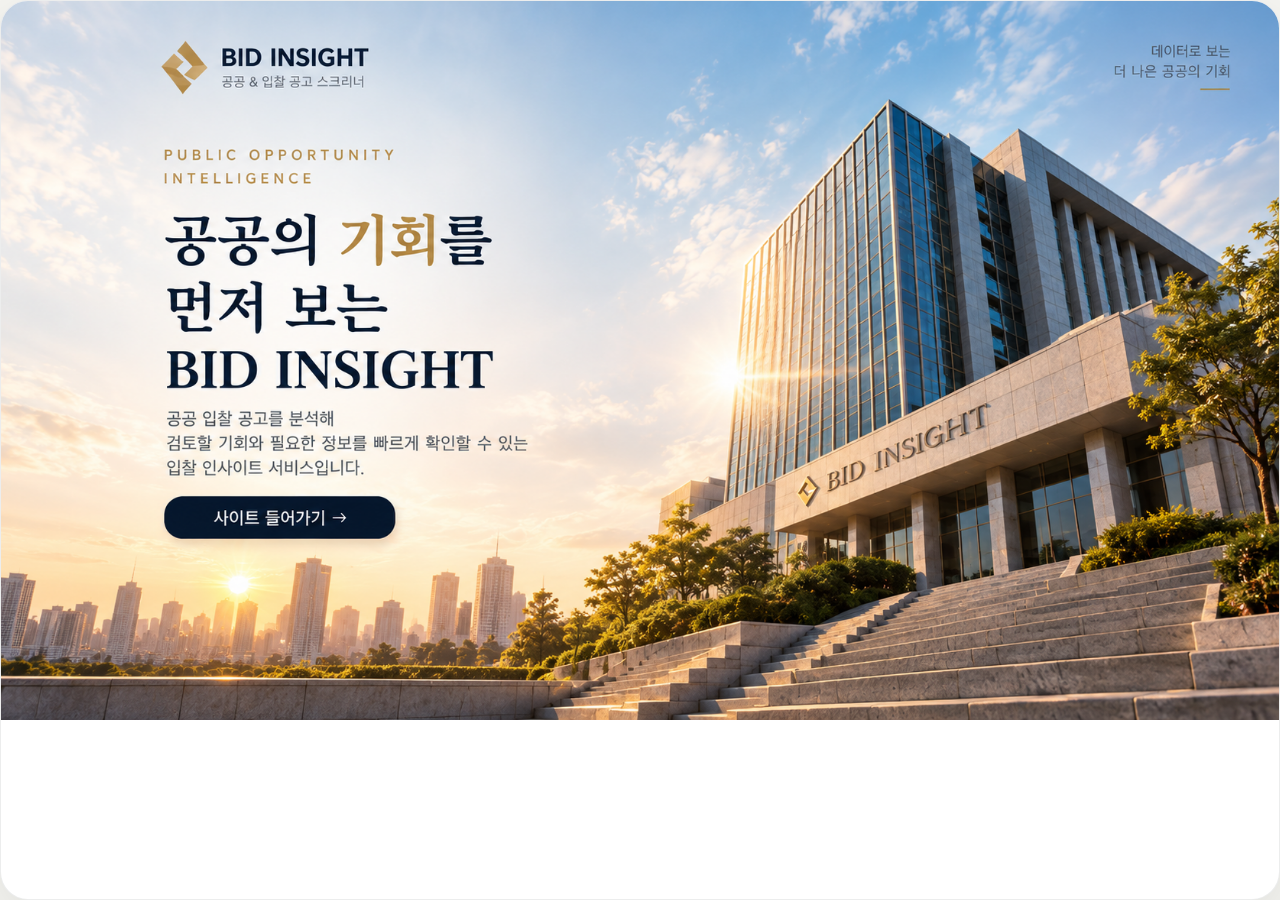
==== commit 2f75ab74: "Align browser theme color with redesign" ====
--- a/index.html
+++ b/index.html
@@ -3,12 +3,13 @@
 <head>
   <meta charset="utf-8" />
   <meta name="viewport" content="width=device-width, initial-scale=1, viewport-fit=cover" />
-  <meta name="theme-color" content="#f4efe7" />
+  <meta name="theme-color" content="#f6f6f2" />
   <meta name="description" content="공공·입찰 공고를 자격, 수익성, 리스크, 마감 관점에서 스크리닝하는 경영진용 의사결정 대시보드" />
   <title>BID INSIGHT · 공공 & 입찰 공고 스크리너</title>
   <link rel="manifest" href="manifest.webmanifest" />
   <link rel="icon" href="icon.svg" type="image/svg+xml" />
-  <link rel="stylesheet" href="styles.css" />
+  <link rel="stylesheet" href="styles.css?v=20261002-1004" />
+  <link rel="stylesheet" href="editorial.css?v=20261006-1" />
 </head>
 <body>
 
@@ -146,7 +147,10 @@
       </section>
 
       <section class="view" id="view-search">
-        <div class="section-title"><div><span class="eyebrow">BID EXPLORER</span><h1>공고 탐색</h1><p>분야·등급·리스크·키워드로 전체 공고를 탐색합니다.</p></div></div>
+        <div class="section-title">
+          <div><span class="eyebrow">BID EXPLORER</span><h1>공고 탐색</h1><p>분야·등급·리스크·키워드로 전체 공고를 탐색합니다.</p></div>
+          <div class="search-hero-stats" id="searchHeroStats" aria-label="공고 탐색 요약 지표"></div>
+        </div>
         <div class="filter-bar">
           <div class="filter-group" id="categoryFilters"></div>
           <div class="filter-adv" id="filterAdv">
@@ -158,7 +162,7 @@
         </div>
         <div class="table-shell">
           <table class="bid-table">
-            <thead><tr><th>우선</th><th>공고</th><th>발주기관</th><th>예산</th><th>점수</th><th>예상 마진</th><th>마감</th><th>상태</th></tr></thead>
+            <thead><tr><th>우선</th><th>공고명 / 분야</th><th>발주기관</th><th>예산</th><th>점수</th><th>예상 마진</th><th>마감</th><th>상태</th><th aria-label="바로가기"></th></tr></thead>
             <tbody id="bidTableBody"></tbody>
           </table>
         </div>
@@ -179,9 +183,9 @@
           <div class="profit-hero-copy">
             <span class="eyebrow">PROFITABILITY</span>
             <h1>수익성 분석</h1>
-            <p>교육용 가정값 기반 시뮬레이션입니다. 실제 회계값이 아닙니다.</p>
-          </div>
-          <div class="profit-hero-quote">데이터로 기회를 선별하고<br><b>수익으로 연결합니다.</b></div>
+            <p><strong class="profit-lead">데이터로 기회를 선별하고 수익으로 연결합니다.</strong><span class="profit-disclaimer">교육용 가정값 기반 시뮬레이션입니다. 실제 회계값이 아닙니다.</span></p>
+          </div>
+          <div class="profit-hero-quote">정확한 분석이<br><b>더 큰 수익의 시작입니다.</b></div>
           <div class="profit-kpi-strip" id="profitKpis"></div>
         </div>
         <div class="simulation-layout">
@@ -192,10 +196,10 @@
       </section>
 
       <section class="view" id="view-quality">
-        <div class="section-title"><div><span class="eyebrow">QUALITY ASSURANCE</span><h1>품질 검증</h1><p>LLM Judge와 코드 기반 재계산을 분리해 검증합니다.</p></div></div>
+        <div class="section-title"><div><span class="eyebrow">QUALITY ASSURANCE</span><h1>품질 검증</h1><p>LLM Judge와 코드 기반 재계산을 분리해 검증합니다. 데이터·규칙·사람이 함께 만드는 신뢰할 수 있는 검증 체계입니다.</p></div></div>
         <div class="quality-grid">
           <section class="panel quality-score-panel"><span class="panel-kicker">LLM-AS-JUDGE</span><div class="quality-score" id="avgQaScore">97.8</div><div class="quality-caption"><span>평균 자동 품질검수 점수</span><button class="qa-info-btn qa-info-open" aria-label="QA / Judge 품질검수 설명 보기" title="QA / Judge 품질검수란?">ⓘ</button></div><p>정확도 %가 아니라, 파싱·자격판정·스코어링·추천근거·시뮬레이션을 5개 영역으로 평가한 가중 품질점수입니다.</p></section>
-          <section class="panel"><div class="panel-head"><div><h2>코드 자동검증</h2><p>LLM과 별개로 날짜·점수·등급·마진 등 규칙을 코드로 다시 계산합니다 · 20개 공고 × 17개 검증 규칙</p></div><strong class="pass-text">340 / 340 PASS</strong></div><button class="outline-btn" id="showDeterministic">17개 검증항목 보기</button><div id="deterministicList" class="deterministic-list" hidden></div></section>
+          <section class="panel"><div class="panel-head"><div><h2>코드 자동검증</h2><p>LLM과 별개로 날짜·점수·등급·마진 등 규칙을 코드로 다시 계산합니다 · 20개 공고 × 17개 검증 규칙</p></div><strong class="pass-text">340 / 340 PASS</strong></div><div class="det-progress" id="detProgress"><i></i></div><div class="det-status-grid" id="detSummary"></div><button class="outline-btn" id="showDeterministic">17개 검증항목 보기</button><div id="deterministicList" class="deterministic-list" hidden></div></section>
           <section class="panel"><div class="panel-head"><div><h2>Judge 영역 평균 <button class="qa-info-btn qa-info-open" aria-label="QA / Judge 품질검수 설명 보기" title="QA / Judge 품질검수란?">ⓘ</button></h2><p>5개 품질영역 가중 평균</p></div></div><div id="qaAreaBars" class="bar-list"></div></section>
         </div>
         <section class="panel"><div class="panel-head"><div><h2>공고별 QA 결과</h2><p>카드를 누르면 상세 검수 근거를 확인할 수 있습니다.</p></div></div><div id="qaBidGrid" class="qa-bid-grid"></div></section>
@@ -268,8 +272,8 @@
     </div>
   </div>
 
-  <script src="data.js"></script>
-  <script src="app.js"></script>
+  <script src="data.js?v=20261002-1004"></script>
+  <script src="app.js?v=20261002-1004"></script>
   <script>
   (function(){
     var landing=document.getElementById('landing');
--- a/styles.css
+++ b/styles.css
@@ -356,32 +356,66 @@
 .risk-item .risk-tags{display:flex;gap:6px;flex-wrap:wrap;justify-content:flex-end}
 
 /* ---------- simulation ---------- */
-.simulation-layout{display:grid;grid-template-columns:minmax(0,1.6fr) minmax(290px,.7fr);gap:16px;margin-bottom:16px;align-items:start}
+#view-simulation{margin:-28px -28px 0;padding-bottom:28px;background:linear-gradient(180deg,#f4eee4 0,#f8f4ed 42%,#f5efe6 100%);min-height:100vh}
+.profit-hero{position:relative;overflow:hidden;min-height:258px;padding:34px 42px 26px;color:#fff;background:
+  radial-gradient(circle at 86% 26%,rgba(213,161,75,.22),transparent 24%),
+  radial-gradient(circle at 65% 115%,rgba(183,134,61,.24),transparent 35%),
+  linear-gradient(112deg,#09131c 0%,#101923 52%,#15130f 100%);border-bottom:1px solid rgba(215,171,95,.35)}
+.profit-hero:before,.profit-hero:after{content:"";position:absolute;pointer-events:none;border:1px solid rgba(214,169,90,.18);border-radius:50%;transform:rotate(-9deg)}
+.profit-hero:before{width:760px;height:220px;right:-110px;top:18px;box-shadow:0 0 60px rgba(201,151,66,.08)}
+.profit-hero:after{width:920px;height:280px;right:-210px;top:72px;border-color:rgba(214,169,90,.10)}
+.profit-hero-copy{position:relative;z-index:2}
+.profit-hero .eyebrow{color:#d5a449;letter-spacing:.22em}
+.profit-hero h1{font-family:var(--serif);font-size:42px;line-height:1.12;margin:8px 0 8px;color:#fff;letter-spacing:-.03em}
+.profit-hero-copy p{margin:0;color:#aeb8c0;font-size:14px}
+.profit-hero-quote{position:absolute;z-index:2;right:8%;top:44px;text-align:center;font-family:var(--serif);font-size:17px;line-height:1.7;color:#eee7db}
+.profit-hero-quote b{color:#e1b45e;font-weight:700}
+.profit-kpi-strip{position:relative;z-index:2;display:grid;grid-template-columns:repeat(4,minmax(0,1fr));gap:8px;margin-top:24px;max-width:980px}
+.profit-kpi{min-width:0;display:flex;align-items:center;gap:12px;padding:13px 15px;border:1px solid rgba(226,193,137,.18);border-radius:15px;background:linear-gradient(135deg,rgba(255,255,255,.09),rgba(255,255,255,.035));box-shadow:inset 0 1px rgba(255,255,255,.06),0 12px 32px rgba(0,0,0,.13);backdrop-filter:blur(8px)}
+.profit-kpi-icon{flex:none;width:36px;height:36px;border-radius:50%;display:grid;place-items:center;background:rgba(210,162,78,.13);border:1px solid rgba(223,181,108,.22);color:#e1b45e;font-size:17px}
+.profit-kpi div{min-width:0;display:grid}
+.profit-kpi small{font-size:11.5px;color:#9da9b2}
+.profit-kpi strong{font-size:20px;color:#fff;line-height:1.3;white-space:nowrap;overflow:hidden;text-overflow:ellipsis}
+.profit-kpi em{font-style:normal;font-size:10.5px;color:#88959f;white-space:nowrap;overflow:hidden;text-overflow:ellipsis}
+#view-simulation>.simulation-layout,#view-simulation>.profit-ranking-panel{margin-left:28px;margin-right:28px}
+.simulation-layout{display:grid;grid-template-columns:minmax(0,1.65fr) minmax(310px,.65fr);gap:16px;margin-top:16px;margin-bottom:16px;align-items:stretch}
 .simulation-layout>.panel{min-width:0}
-.margin-chart{display:flex;align-items:flex-end;gap:4px;height:300px;padding:26px 4px 8px;border-bottom:1px solid #e7dfd5;overflow-x:auto}
-.margin-col{flex:1;min-width:30px;height:100%;display:flex;flex-direction:column;justify-content:flex-end;align-items:center;gap:6px;cursor:pointer;border-radius:8px;overflow:hidden}
-.margin-col:hover{background:rgba(183,134,61,.06)}
-.margin-bar{width:72%;border-radius:9px 9px 3px 3px;min-height:8px;transition:.15s}
-.margin-bar.g-recommend{background:linear-gradient(180deg,var(--grade-recommend-light),var(--grade-recommend))}
-.margin-bar.g-review{background:linear-gradient(180deg,var(--grade-review-light),var(--grade-review))}
-.margin-bar.g-pass{background:linear-gradient(180deg,var(--grade-pass-light),var(--grade-pass))}
-.margin-col:hover .margin-bar{filter:brightness(1.1)}
-.margin-col b{font-size:12.5px;color:var(--ink-soft)}
-.margin-col span{font-size:11.5px;color:#66757f;max-width:72px;white-space:nowrap;overflow:hidden;text-overflow:ellipsis}
-.assumption-box{display:grid;gap:10px}
-.assumption-row{padding:14px 16px;border-radius:12px;background:#f7f2ea;border:1px solid #efe6d8}
-.assumption-row .as-label{display:block;font-size:14px;font-weight:750;color:#2c3a45}
-.assumption-row .as-value{display:block;font-size:16.5px;margin-top:4px;color:#8a642c;font-variant-numeric:tabular-nums}
-.assumption-row .as-desc{display:block;font-size:12.5px;color:var(--muted);margin-top:5px;line-height:1.5}
-.profit-list{display:grid;grid-template-columns:repeat(2,1fr);gap:12px}
-.profit-item{padding:16px 18px;border:1px solid #e7ded1;border-radius:14px;display:grid;grid-template-columns:1fr auto;gap:14px;align-items:center;background:#fff;cursor:pointer;transition:.15s ease}
-.profit-item:hover{border-color:#c49a59;box-shadow:0 6px 18px rgba(87,62,25,.07)}
-.profit-item h4{font-size:15.5px;margin:0 0 5px;line-height:1.45;color:#152434;font-weight:750}
-.profit-head{display:flex;gap:8px;align-items:center;flex-wrap:wrap}
+#view-simulation .panel{border-color:#e4d9c9;box-shadow:0 10px 30px rgba(59,43,22,.055);background:rgba(255,253,249,.96)}
+#view-simulation .panel-head h2{letter-spacing:-.025em}
+.top15-badge{display:inline-flex;vertical-align:middle;margin-left:6px;padding:3px 7px;border-radius:999px;background:#f2e3c8;color:#8b6328;font-family:var(--sans);font-size:10px;letter-spacing:.08em}
+.profit-chart-panel{min-height:440px}
+.margin-chart{display:flex;align-items:flex-end;gap:8px;height:330px;padding:34px 8px 10px;border-bottom:1px solid #dfd5c8;overflow:hidden;background:repeating-linear-gradient(to top,transparent 0,transparent 73px,rgba(138,113,77,.07) 74px)}
+.margin-col{position:relative;flex:1;min-width:0;height:100%;display:flex;flex-direction:column;justify-content:flex-end;align-items:center;gap:5px;cursor:pointer;border-radius:8px;overflow:visible}
+.margin-col:hover{background:rgba(183,134,61,.055)}
+.margin-rank{position:absolute;top:2px;font-size:9.5px;color:#aa9b86;opacity:0;transition:.15s}
+.margin-col:hover .margin-rank{opacity:1}
+.margin-bar{width:66%;border-radius:9px 9px 3px 3px;min-height:8px;transition:.18s;box-shadow:inset 0 1px rgba(255,255,255,.35)}
+.margin-bar.g-recommend{background:linear-gradient(180deg,#52c69a,#168e68)}
+.margin-bar.g-review{background:linear-gradient(180deg,#e4bd6b,#b97b10)}
+.margin-bar.g-pass{background:linear-gradient(180deg,#a9b6c0,#667987)}
+.margin-col:hover .margin-bar{filter:brightness(1.08);transform:translateY(-2px)}
+.margin-col b{font-size:12px;color:#1c2d3b;font-variant-numeric:tabular-nums}
+.margin-col span{font-size:10.5px;color:#66757f;max-width:62px;white-space:nowrap;overflow:hidden;text-overflow:ellipsis}
+.assumption-panel{background:linear-gradient(180deg,#fffdfa,#fbf7f0)!important}
+.assumption-box{display:grid;gap:9px}
+.assumption-row{display:grid;grid-template-columns:32px 1fr;gap:10px;padding:13px 14px;border-radius:13px;background:linear-gradient(135deg,#f8f3ea,#f5eee3);border:1px solid #eadfce}
+.assumption-no{width:30px;height:30px;border-radius:50%;display:grid;place-items:center;background:#fff;color:#b27a25;font-size:10px;font-weight:850;box-shadow:0 2px 8px rgba(89,60,20,.06)}
+.assumption-row .as-label{display:block;font-size:13px;font-weight:800;color:#2c3a45}
+.assumption-row .as-value{display:block;font-size:16px;margin-top:3px;color:#9a651a;font-variant-numeric:tabular-nums}
+.assumption-row .as-desc{display:block;font-size:11.5px;color:var(--muted);margin-top:4px;line-height:1.4}
+.profit-ranking-panel{position:relative;overflow:hidden}
+.profit-ranking-panel:before{content:"";position:absolute;width:260px;height:260px;border-radius:50%;right:-120px;top:-160px;background:radial-gradient(circle,rgba(199,151,69,.10),transparent 70%);pointer-events:none}
+.profit-rank-note{font-size:10px;letter-spacing:.14em;color:#a87931;font-weight:800}
+.profit-list{display:grid;grid-template-columns:repeat(2,1fr);gap:10px}
+.profit-item{padding:14px 16px;border:1px solid #e7ded1;border-radius:14px;display:grid;grid-template-columns:34px 1fr auto;gap:12px;align-items:center;background:linear-gradient(135deg,#fff,#fcf8f1);cursor:pointer;transition:.15s ease}
+.profit-item:hover{border-color:#c49a59;box-shadow:0 8px 22px rgba(87,62,25,.08);transform:translateY(-1px)}
+.profit-rank{font-family:var(--serif);font-size:18px;color:#c39a58}
+.profit-item h4{font-size:14.5px;margin:0 0 4px;line-height:1.4;color:#152434;font-weight:780}
+.profit-head{display:flex;gap:7px;align-items:center;flex-wrap:wrap}
 .profit-head h4{margin:0}
 .profit-head .grade-pill{flex:none}
-.profit-item p{font-size:13px;color:var(--muted);margin:0}
-.profit-item strong{font-size:24px;color:var(--green);font-variant-numeric:tabular-nums}
+.profit-item p{font-size:12.5px;color:var(--muted);margin:3px 0 0}
+.profit-item>strong{font-size:22px;color:var(--green);font-variant-numeric:tabular-nums}
 .unk{color:var(--status-unknown);font-weight:800}
 
 /* ---------- quality ---------- */
@@ -780,4 +814,1369 @@
 /* 랜딩 표시 중 기존 앱 UI는 완전히 숨긴다. */
 body.on-landing{overflow:hidden}
 body.on-landing .app-shell,
-body.on-landing .mobile-nav{display:none!important}+body.on-landing .mobile-nav{display:none!important}
+
+/* ============================================================
+   DASHBOARD — approved reference match / 2026-10-01
+   Visual-only override. Existing data, calculations, routes and click handlers stay intact.
+   ============================================================ */
+@media (min-width:861px){
+  #view-dashboard{
+    position:relative;
+    padding-top:0;
+  }
+
+  /* HERO — full-width warm executive banner */
+  #view-dashboard .hero-row{
+    position:relative;
+    isolation:isolate;
+    min-height:192px;
+    margin:0 calc(clamp(22px,3.4vw,52px) * -1) 0;
+    padding:34px clamp(22px,3.4vw,52px) 30px;
+    display:grid;
+    grid-template-columns:minmax(0,1.12fr) minmax(500px,.88fr);
+    align-items:center;
+    overflow:hidden;
+    border-bottom:1px solid rgba(188,145,78,.18);
+    background:
+      radial-gradient(circle at 80% 14%,rgba(255,220,156,.46),transparent 28%),
+      radial-gradient(circle at 94% 30%,rgba(231,177,80,.20),transparent 27%),
+      linear-gradient(90deg,#faf6ee 0%,#faf5ec 47%,#f8edd9 68%,#f3dfb9 100%);
+  }
+
+  /* vector skyline / bridge, matching the reference composition without affecting content */
+  #view-dashboard .hero-row::before{
+    content:"";
+    position:absolute;
+    z-index:-2;
+    right:0;
+    bottom:0;
+    width:52%;
+    height:100%;
+    opacity:1;\n    background-repeat:no-repeat;
+    background-position:center bottom;
+    background-size:cover;
+    background-image:url("./assets/dashboard-city-bg.svg");
+  }
+
+  #view-dashboard .hero-row::after{
+    content:"";
+    position:absolute;
+    z-index:-1;
+    inset:0 0 0 auto;
+    width:52%;
+    background:
+      radial-gradient(ellipse at 76% 100%,rgba(196,135,44,.16),transparent 43%),
+      linear-gradient(90deg,rgba(250,246,238,.94) 0%,rgba(250,246,238,.32) 28%,transparent 56%);
+    pointer-events:none;
+  }
+
+  #view-dashboard .hero-row > div:first-child{
+    position:relative;
+    z-index:2;
+    align-self:center;
+  }
+  #view-dashboard .hero-row h1{
+    margin:8px 0 12px;
+    font-family:Georgia,"Noto Serif KR",serif;
+    font-size:clamp(40px,3.05vw,55px);
+    line-height:1.08;
+    letter-spacing:-.052em;
+    color:#0c2135;
+    text-shadow:0 1px 0 rgba(255,255,255,.75);
+  }
+  #view-dashboard .hero-row p{
+    margin:0;
+    max-width:700px;
+    font-size:14px;
+    line-height:1.55;
+    color:#54687a;
+  }
+  #view-dashboard .eyebrow{
+    color:#b77b27;
+    font-size:11px;
+    font-weight:900;
+    letter-spacing:.25em;
+  }
+
+  /* Reference uses one message at right, not three pills */
+  #view-dashboard .hero-badges{
+    position:relative;
+    z-index:3;
+    display:block;
+    align-self:center;
+    justify-self:start;
+    max-width:330px;
+    margin-left:44px;
+    padding-left:24px;
+    border-left:1px solid rgba(178,119,34,.72);
+  }
+  #view-dashboard .hero-badges span{display:none}
+  #view-dashboard .hero-badges::before{
+    content:"데이터가 발견하는 기회가\A 더 나은 내일을 만듭니다.";
+    white-space:pre-line;
+    display:block;
+    color:#ae762d;
+    font-size:14px;
+    line-height:1.62;
+    font-weight:800;
+    text-shadow:0 1px 0 rgba(255,255,255,.75);
+  }
+
+  /* KPI — five detached cards exactly below hero */
+  #view-dashboard .kpi-grid{
+    position:relative;
+    z-index:4;
+    display:grid;
+    grid-template-columns:repeat(5,minmax(0,1fr));
+    gap:14px;
+    margin-top:-1px;
+    margin-bottom:18px;
+  }
+  #view-dashboard .kpi-card{
+    min-height:142px;
+    padding:18px 18px 16px;
+    border:1px solid #e6dccf;
+    border-radius:0 0 17px 17px;
+    background:rgba(255,253,249,.98);
+    box-shadow:0 8px 22px rgba(62,48,28,.055);
+  }
+  #view-dashboard .kpi-card::before{height:3px}
+  #view-dashboard .kpi-card.lead::before{background:#158762}
+  #view-dashboard .kpi-card.amber::before{background:#d59a2d}
+  #view-dashboard .kpi-card.alert::before{background:#df4d52}
+  #view-dashboard .kpi-card.gold::before{background:#b88a43}
+  #view-dashboard .kpi-card.teal::before{background:#17957e}
+  #view-dashboard .kpi-top{
+    display:grid;
+    grid-template-columns:auto 1fr auto;
+    align-items:center;
+    gap:10px;
+  }
+  #view-dashboard .kpi-icon{
+    order:-1;
+    width:35px;
+    height:35px;
+    border-radius:50%;
+    font-size:15px;
+  }
+  #view-dashboard .kpi-label{
+    font-size:13.5px;
+    font-weight:800;
+    color:#253849;
+  }
+  #view-dashboard .kpi-value{
+    margin:9px 0 3px;
+    font-family:Georgia,"Noto Serif KR",serif;
+    font-size:31px;
+    line-height:1.05;
+    letter-spacing:-.035em;
+  }
+  #view-dashboard .kpi-note{
+    font-size:12.5px;
+    line-height:1.42;
+    color:#697987;
+  }
+
+  /* Main content proportions from approved reference */
+  #view-dashboard .dashboard-grid{
+    display:grid;
+    grid-template-columns:minmax(0,2.02fr) minmax(390px,1fr);
+    gap:16px;
+    align-items:start;
+  }
+  #view-dashboard .panel{
+    border:1px solid #e7ddd0;
+    border-radius:18px;
+    background:#fffdf9;
+    box-shadow:0 9px 27px rgba(60,46,29,.045);
+  }
+
+  #view-dashboard .recommendation-panel{
+    padding:20px 20px 18px;
+  }
+  #view-dashboard .recommendation-panel .panel-head{
+    margin-bottom:12px;
+  }
+  #view-dashboard .panel-kicker{
+    color:#b77724;
+    font-size:10.5px;
+    font-weight:900;
+    letter-spacing:.22em;
+  }
+  #view-dashboard .panel-head h2{
+    margin:4px 0 4px;
+    font-size:21px;
+    line-height:1.2;
+    color:#10263a;
+  }
+  #view-dashboard .panel-head p{
+    font-size:13px;
+    color:#667685;
+  }
+  #view-dashboard .text-btn{
+    padding:9px 14px;
+    border:1px solid #ddc8a7;
+    border-radius:11px;
+    background:#fffaf2;
+    color:#9b6b27;
+    font-size:13px;
+    font-weight:850;
+  }
+
+  /* Table-like recommendation rows */
+  #view-dashboard .recommend-list{gap:8px}
+  #view-dashboard .recommend-row{
+    min-height:61px;
+    padding:9px 13px;
+    grid-template-columns:42px minmax(0,1.66fr) repeat(4,minmax(80px,.42fr)) 36px;
+    gap:10px;
+    border:1px solid #e7ded2;
+    border-radius:12px;
+    background:#fff;
+    box-shadow:none;
+  }
+  #view-dashboard .recommend-row::before{
+    top:9px;
+    bottom:9px;
+    width:3px;
+  }
+  #view-dashboard .recommend-row.g-recommend{
+    background:linear-gradient(90deg,#e8f6f0 0%,#fff 30%);
+  }
+  #view-dashboard .recommend-row.g-review{
+    background:linear-gradient(90deg,#fff4de 0%,#fff 30%);
+  }
+  #view-dashboard .rank-badge{
+    width:32px;
+    height:32px;
+    font-size:14px;
+  }
+  #view-dashboard .recommend-title strong{
+    font-size:14.5px;
+    line-height:1.35;
+  }
+  #view-dashboard .recommend-title small{
+    margin-top:3px;
+    font-size:11.8px;
+  }
+  #view-dashboard .metric-cell{
+    font-size:11px;
+    color:#72808c;
+  }
+  #view-dashboard .metric-cell b{
+    margin-top:3px;
+    font-size:13.6px;
+  }
+  #view-dashboard .row-open{
+    width:31px;
+    height:31px;
+    border-radius:9px;
+  }
+
+  /* Right insight rail */
+  #view-dashboard .side-metrics{
+    position:static;
+    padding:20px 20px 18px;
+  }
+  #view-dashboard .side-metrics .panel-head{
+    margin-bottom:10px;
+  }
+  #view-dashboard .side-metrics .panel-head h2{
+    font-size:20px;
+  }
+  #view-dashboard .donut-wrap{
+    display:grid;
+    grid-template-columns:145px 1fr;
+    align-items:center;
+    gap:10px;
+  }
+  #view-dashboard .donut{
+    width:140px;
+    height:140px;
+    filter:drop-shadow(0 5px 10px rgba(57,43,27,.04));
+  }
+  #view-dashboard .donut:before{inset:22px}
+  #view-dashboard .donut strong{font-size:28px}
+  #view-dashboard .legend-list{gap:11px}
+  #view-dashboard .legend-row{
+    font-size:13.5px;
+    color:#40505c;
+  }
+  #view-dashboard .legend-row b{
+    font-size:14px;
+    color:#173044;
+  }
+  #view-dashboard .divider{
+    margin:17px 0 18px;
+    background:#eee5d9;
+  }
+  #view-dashboard .bar-list{gap:11px}
+  #view-dashboard .bar-row{
+    grid-template-columns:minmax(84px,120px) minmax(0,1fr) 66px;
+    gap:9px;
+    font-size:12.5px;
+  }
+  #view-dashboard .bar-track{
+    height:9px;
+    background:#eee9e1;
+  }
+  #view-dashboard .bar-fill{
+    background:linear-gradient(90deg,#d2a255 0%,#b78940 34%,#112a40 100%);
+  }
+  #view-dashboard .bar-row b{
+    font-size:12.8px;
+  }
+
+  /* Keep existing extra dashboard sections below the reference fold, untouched functionally */
+  #view-dashboard .executive-strip{
+    margin-top:18px;
+  }
+}
+
+@media (max-width:1180px) and (min-width:861px){
+  #view-dashboard .hero-row{
+    grid-template-columns:minmax(0,1.25fr) minmax(360px,.75fr);
+  }
+  #view-dashboard .hero-badges{
+    margin-left:16px;
+  }
+  #view-dashboard .dashboard-grid{
+    grid-template-columns:1fr;
+  }
+  #view-dashboard .side-metrics{
+    position:static;
+  }
+}
+
+@media (max-width:860px){
+  #view-dashboard .hero-row{
+    position:relative;
+    overflow:hidden;
+    margin:-22px -16px 18px;
+    padding:25px 16px 23px;
+    background:
+      radial-gradient(circle at 92% 10%,rgba(227,178,92,.26),transparent 36%),
+      linear-gradient(135deg,#fbf7ef,#f4e7d1);
+    border-bottom:1px solid #e5d6bf;
+  }
+  #view-dashboard .hero-row::after{
+    content:"";
+    position:absolute;
+    right:-48px;
+    bottom:-38px;
+    width:220px;
+    height:120px;
+    border:1px solid rgba(183,134,61,.27);
+    border-radius:50%;
+    transform:rotate(-11deg);
+  }
+  #view-dashboard .hero-row h1{
+    font-size:31px;
+    line-height:1.18;
+  }
+  #view-dashboard .hero-badges{display:none}
+}
+
+
+/* ============================================================
+   RECOMMENDED BIDS — approved visual reference / 2026-10-01
+   Visual-only override. Existing filters, favorites, data and handlers remain intact.
+   ============================================================ */
+@media (min-width:861px){
+  #view-recommend{
+    position:relative;
+    padding-top:0;
+  }
+  #view-recommend .section-title{
+    position:relative;
+    isolation:isolate;
+    min-height:165px;
+    margin:0 calc(clamp(22px,3.4vw,52px) * -1) 0;
+    padding:28px clamp(22px,3.4vw,52px) 34px;
+    align-items:flex-start;
+    overflow:hidden;
+    background:
+      linear-gradient(90deg,rgba(251,247,239,.99) 0%,rgba(251,247,239,.95) 37%,rgba(251,247,239,.36) 62%,rgba(251,247,239,.03) 100%),
+      url("./assets/recommend-city-bg.svg") center/cover no-repeat;
+    border-bottom:1px solid rgba(49,113,101,.12);
+  }
+  #view-recommend .section-title::after{
+    content:"검증된 데이터가\A 더 나은 수주를 만듭니다.";
+    white-space:pre-line;
+    position:absolute;
+    z-index:2;
+    left:58%;
+    top:72px;
+    padding-left:22px;
+    border-left:2px solid #178c78;
+    color:#087b69;
+    font-size:15px;
+    line-height:1.5;
+    font-weight:850;
+  }
+  #view-recommend .section-title > div:first-child{position:relative;z-index:2}
+  #view-recommend .section-title .eyebrow{
+    color:#b77928;
+    font-size:11px;
+    font-weight:900;
+    letter-spacing:.24em;
+  }
+  #view-recommend .section-title h1{
+    margin:7px 0 8px;
+    font-family:Georgia,"Noto Serif KR",serif;
+    font-size:47px;
+    line-height:1.06;
+    letter-spacing:-.05em;
+    color:#0d2338;
+  }
+  #view-recommend .section-title p{
+    margin:0;
+    font-size:15px;
+    color:#435e70;
+  }
+  #view-recommend .section-actions{
+    position:absolute;
+    z-index:5;
+    right:clamp(22px,3.4vw,52px);
+    bottom:13px;
+  }
+  #view-recommend .sort-ctl{
+    padding:10px 17px;
+    border-color:#d7d0c5;
+    background:rgba(255,255,255,.94);
+    box-shadow:0 4px 14px rgba(35,62,65,.08);
+  }
+
+  #view-recommend .fav-filter{
+    position:relative;
+    z-index:6;
+    width:max-content;
+    max-width:70%;
+    margin:-38px 0 16px;
+    gap:9px;
+  }
+  #view-recommend .fav-filter .filter-chip{
+    min-width:112px;
+    padding:10px 18px;
+    border-color:rgba(215,209,198,.92);
+    background:rgba(255,255,255,.93);
+    box-shadow:0 5px 18px rgba(43,53,48,.055);
+    color:#65727d;
+    font-weight:750;
+  }
+  #view-recommend .fav-filter .filter-chip.active{
+    background:#123246;
+    border-color:#123246;
+    color:#fff;
+  }
+
+  #view-recommend .recommend-cards-grid{
+    grid-template-columns:repeat(3,minmax(0,1fr));
+    gap:14px;
+  }
+  #view-recommend .recommend-card{
+    min-height:286px;
+    padding:15px 16px 14px;
+    border:1px solid #e3ddd3;
+    border-radius:15px;
+    background:rgba(255,255,255,.97);
+    box-shadow:0 7px 22px rgba(50,48,40,.055);
+  }
+  #view-recommend .recommend-card:has(.status-pill.recommend){
+    border-color:#b9ded4;
+    box-shadow:0 8px 23px rgba(21,133,105,.07);
+  }
+  #view-recommend .recommend-card .badge-line{min-height:29px}
+  #view-recommend .recommend-card .status-pill{
+    padding:5px 11px;
+    border-radius:999px;
+    font-size:12.5px;
+    font-weight:850;
+  }
+  #view-recommend .favorite-btn{
+    width:33px;height:33px;
+    font-size:21px;
+  }
+  #view-recommend .recommend-card h3{
+    margin:9px 0 4px;
+    font-size:16px;
+    line-height:1.35;
+    color:#0c2941;
+  }
+  #view-recommend .recommend-card .meta{
+    font-size:11.5px;
+    color:#6b7d8b;
+  }
+  #view-recommend .recommend-card .card-stats{
+    gap:7px;
+    margin:12px 0 10px;
+  }
+  #view-recommend .stat-mini{
+    padding:9px 10px;
+    border-radius:10px;
+    background:#f8f4ed;
+  }
+  #view-recommend .stat-mini span{font-size:11px}
+  #view-recommend .recommend-card .stat-mini b{
+    margin-top:3px;
+    font-size:17px;
+  }
+  #view-recommend .card-reason{
+    position:relative;
+    margin-bottom:10px;
+    padding:8px 10px 8px 35px;
+    min-height:48px;
+    font-size:11.8px;
+    line-height:1.45;
+  }
+  #view-recommend .card-reason::before{
+    content:"♧";
+    position:absolute;
+    left:11px;
+    top:10px;
+    font-size:18px;
+    font-weight:900;
+  }
+  #view-recommend .card-reason.recommend{
+    background:linear-gradient(90deg,#e9f7f2,#f4fbf8);
+    border-color:#b9e0d5;
+  }
+  #view-recommend .card-reason.review{
+    background:linear-gradient(90deg,#fff6e5,#fffaf1);
+    border-color:#ecd39e;
+  }
+  #view-recommend .card-actions{gap:8px}
+  #view-recommend .primary-btn{
+    padding:9px 15px;
+    border-color:#087d6c;
+    background:linear-gradient(90deg,#075b52,#078a75);
+    box-shadow:0 4px 12px rgba(7,115,98,.20);
+    font-size:13px;
+  }
+  #view-recommend .primary-btn:hover{background:linear-gradient(90deg,#064d47,#087d6c)}
+  #view-recommend .secondary-btn{
+    padding:9px 12px;
+    font-size:13px;
+  }
+}
+@media (max-width:1180px) and (min-width:861px){
+  #view-recommend .section-title::after{left:61%;font-size:13px}
+  #view-recommend .recommend-cards-grid{grid-template-columns:repeat(2,minmax(0,1fr))}
+}
+@media (max-width:860px){
+  #view-recommend .section-title{
+    margin:-22px -16px 14px;
+    padding:24px 16px 28px;
+    background:
+      linear-gradient(90deg,rgba(251,247,239,.98),rgba(251,247,239,.76)),
+      url("./assets/recommend-city-bg.svg") center/cover no-repeat;
+  }
+  #view-recommend .section-title h1{
+    font-family:Georgia,"Noto Serif KR",serif;
+    font-size:32px;
+  }
+}
+
+/* ============================================================
+   BID EXPLORER — reference matched / 2026-10-01
+   Visual-only override; search/filter/data behavior remains intact.
+   ============================================================ */
+@media (min-width:861px){
+  #view-search{padding-top:0}
+
+  #view-search .section-title{
+    position:relative;
+    isolation:isolate;
+    min-height:222px;
+    margin:0 calc(clamp(22px,3.4vw,52px) * -1);
+    padding:31px clamp(22px,3.4vw,52px) 48px;
+    display:block;
+    overflow:hidden;
+    background:
+      linear-gradient(90deg,rgba(249,252,254,.99) 0%,rgba(249,252,254,.95) 31%,rgba(249,252,254,.26) 61%,rgba(249,252,254,.03) 100%),
+      url("./assets/search-city-bg.svg") center/cover no-repeat;
+    border-bottom:1px solid rgba(31,91,143,.10);
+  }
+  #view-search .section-title>div:first-child{position:relative;z-index:3;max-width:580px}
+  #view-search .section-title .eyebrow{
+    color:#1369b8;
+    font-size:11px;
+    font-weight:900;
+    letter-spacing:.24em;
+  }
+  #view-search .section-title h1{
+    margin:7px 0 10px;
+    font-family:Georgia,"Noto Serif KR",serif;
+    font-size:49px;
+    line-height:1.02;
+    letter-spacing:-.052em;
+    color:#0a2848;
+  }
+  #view-search .section-title p{
+    margin:0;
+    max-width:560px;
+    font-size:15.5px;
+    line-height:1.52;
+    color:#315473;
+  }
+  #view-search .section-title p::after{
+    content:"데이터가 보여주는 새로운 기회를 발견하세요.";
+    display:block;
+    margin-top:7px;
+    color:#315473;
+    font-weight:700;
+  }
+
+  /* Reference right-side three dark glass KPI cards */
+  #view-search .search-hero-stats{
+    position:absolute!important;
+    z-index:4!important;
+    right:clamp(22px,3.4vw,52px);
+    top:82px;
+    width:min(620px,45%);
+    display:grid;
+    grid-template-columns:repeat(3,minmax(0,1fr));
+    gap:12px;
+  }
+  #view-search .search-hero-stat{
+    min-height:108px;
+    padding:16px 17px 14px;
+    border:1px solid rgba(181,219,246,.44);
+    border-radius:14px;
+    color:#fff;
+    background:
+      linear-gradient(145deg,rgba(18,78,128,.87),rgba(9,49,87,.90));
+    box-shadow:
+      inset 0 1px 0 rgba(255,255,255,.17),
+      0 10px 25px rgba(15,63,102,.17);
+    backdrop-filter:blur(8px);
+  }
+  #view-search .search-hero-stat span{
+    display:block;
+    font-size:11.5px;
+    color:#d8ebf7;
+    font-weight:750;
+  }
+  #view-search .search-hero-stat strong{
+    display:block;
+    margin-top:5px;
+    font-family:Georgia,"Noto Serif KR",serif;
+    font-size:25px;
+    line-height:1.12;
+    letter-spacing:-.025em;
+    color:#fff;
+  }
+  #view-search .search-hero-stat small{
+    display:block;
+    margin-top:8px;
+    font-size:10.5px;
+    color:#4ee7a8;
+    font-weight:800;
+  }
+
+  /* Floating filter shelf under hero */
+  #view-search .filter-bar{
+    position:relative;
+    z-index:8;
+    margin:-28px 0 18px;
+    min-height:69px;
+    padding:11px 13px;
+    gap:9px;
+    border:1px solid #dfe7ed;
+    border-radius:15px;
+    background:rgba(255,255,255,.97);
+    box-shadow:0 11px 30px rgba(29,74,110,.10);
+  }
+  #view-search .filter-group{gap:7px}
+  #view-search .filter-chip{
+    padding:10px 18px;
+    border-color:#dce5eb;
+    background:#fff;
+    color:#48667f;
+    font-size:13px;
+    font-weight:780;
+  }
+  #view-search .filter-chip.active{
+    background:linear-gradient(145deg,#0c4e84,#1268ad);
+    border-color:#125f9d;
+    color:#fff;
+    box-shadow:0 5px 14px rgba(15,91,151,.19);
+  }
+  #view-search .filter-adv{gap:10px}
+  #view-search .filter-bar select{
+    min-width:128px;
+    padding:10px 13px;
+    border-color:#dce5eb;
+    border-radius:11px;
+    color:#244a69;
+    font-size:12.5px;
+    font-weight:760;
+  }
+
+  /* Reference table */
+  #view-search .table-shell{
+    overflow:hidden;
+    border:1px solid #e0e8ee;
+    border-radius:16px;
+    background:#fff;
+    box-shadow:0 10px 29px rgba(28,66,96,.065);
+  }
+  #view-search .bid-table{
+    min-width:1120px;
+    table-layout:fixed;
+  }
+  #view-search .bid-table th{
+    padding:13px 13px;
+    background:#fbfcfd;
+    color:#2f5a80;
+    border-bottom:1px solid #e2e9ee;
+    font-size:12px;
+    font-weight:850;
+  }
+  #view-search .bid-table th:nth-child(1){width:76px}
+  #view-search .bid-table th:nth-child(2){width:290px}
+  #view-search .bid-table th:nth-child(3){width:180px}
+  #view-search .bid-table th:nth-child(4){width:165px}
+  #view-search .bid-table th:nth-child(5){width:105px}
+  #view-search .bid-table th:nth-child(6){width:170px}
+  #view-search .bid-table th:nth-child(7){width:105px}
+  #view-search .bid-table th:nth-child(8){width:120px}
+  #view-search .bid-table th:nth-child(9){width:58px}
+
+  #view-search .bid-table td{
+    padding:11px 13px;
+    border-bottom:1px solid #e8edf1;
+    color:#294963;
+    font-size:13px;
+    line-height:1.3;
+  }
+  #view-search .bid-table tbody tr{height:67px}
+  #view-search .bid-table tbody tr:hover{background:#f4f9fd}
+  #view-search .bid-name strong{
+    display:block;
+    font-size:14px;
+    line-height:1.35;
+    color:#0c3155;
+    font-weight:850;
+  }
+  #view-search .bid-name small{
+    display:block;
+    margin-top:3px;
+    font-size:11px;
+    color:#718597;
+  }
+  #view-search .search-rank{
+    width:34px;height:34px;
+    display:grid;place-items:center;
+    border-radius:50%;
+    background:#eef2f6;
+    border:1px solid #dbe3ea;
+    color:#35536d;
+    font-size:13px;
+    font-weight:850;
+  }
+  #view-search .search-rank.r-1,
+  #view-search .search-rank.r-2{background:#168a68;border-color:#168a68;color:#fff}
+  #view-search .search-rank.r-3,
+  #view-search .search-rank.r-4,
+  #view-search .search-rank.r-5{background:#bd7c0c;border-color:#bd7c0c;color:#fff}
+
+  #view-search .search-metric{
+    display:grid;
+    gap:5px;
+    min-width:0;
+  }
+  #view-search .search-metric>b{font-size:13.3px;color:#10395d}
+  #view-search .search-mini-track{
+    display:block;
+    width:100%;
+    max-width:122px;
+    height:7px;
+    overflow:hidden;
+    border-radius:999px;
+    background:#e9eef4;
+  }
+  #view-search .search-mini-track i{
+    display:block;height:100%;
+    border-radius:inherit;
+    background:linear-gradient(90deg,#1671d6,#5ca4ec);
+  }
+  #view-search .search-mini-track.margin i{
+    background:linear-gradient(90deg,#166fd2,#4e9ae9);
+  }
+  #view-search .search-dday-hot{color:#df3036}
+  #view-search .search-row-open{
+    width:34px;height:34px;
+    display:grid;place-items:center;
+    border:1px solid #dfe6eb;
+    border-radius:10px;
+    background:#fff;
+    color:#123f64;
+    font-size:15px;
+    font-weight:850;
+  }
+  #view-search .search-row-open:hover{
+    border-color:#8db9dc;
+    background:#f4f9fd;
+  }
+}
+
+@media(max-width:1180px) and (min-width:861px){
+  #view-search .search-hero-stats{width:47%;right:24px}
+  #view-search .search-hero-stat{padding:14px 13px}
+  #view-search .search-hero-stat strong{font-size:21px}
+}
+
+@media(max-width:860px){
+  #view-search .section-title{
+    margin:-22px -16px 14px;
+    min-height:auto;
+    padding:24px 16px 26px;
+    background:
+      linear-gradient(90deg,rgba(248,251,253,.98),rgba(248,251,253,.75)),
+      url("./assets/search-city-bg.svg") center/cover no-repeat;
+  }
+  #view-search .section-title h1{
+    font-family:Georgia,"Noto Serif KR",serif;
+    font-size:32px;
+    color:#0b2846;
+  }
+  #view-search .section-title p::after{display:none}
+  #view-search .search-hero-stats{
+    display:grid;
+    grid-template-columns:repeat(3,1fr);
+    gap:7px;
+    margin-top:16px;
+  }
+  #view-search .search-hero-stat{
+    padding:10px;
+    border:1px solid rgba(65,115,154,.18);
+    border-radius:12px;
+    background:rgba(14,77,128,.88);
+    color:#fff;
+  }
+  #view-search .search-hero-stat span{font-size:9.5px;color:#d9ebf6}
+  #view-search .search-hero-stat strong{display:block;margin-top:4px;font-size:16px}
+  #view-search .search-hero-stat small{display:none}
+  #view-search .filter-bar{border-color:#dfe6eb}
+  #view-search .filter-chip.active{background:#125d98;border-color:#125d98}
+}
+
+
+/* ============================================================
+   REMAINING TABS — supplied reference match / 2026-10-01
+   Risk Control / Profitability / Quality Assurance
+   Presentation only; existing calculations, filters and click handlers remain intact.
+   ============================================================ */
+
+/* ---------------- RISK CONTROL ---------------- */
+@media (min-width:861px){
+  #view-risk{padding-top:0}
+  #view-risk .section-title{
+    position:relative;
+    isolation:isolate;
+    min-height:192px;
+    margin:0 calc(clamp(22px,3.4vw,52px) * -1);
+    padding:30px clamp(22px,3.4vw,52px) 48px;
+    overflow:hidden;
+    align-items:flex-start;
+    background:
+      linear-gradient(90deg,rgba(251,247,239,.99) 0%,rgba(251,247,239,.95) 37%,rgba(251,247,239,.26) 67%,rgba(251,247,239,.04) 100%),
+      url("./assets/risk-city-bg.svg") center/cover no-repeat;
+    border-bottom:1px solid rgba(201,74,74,.10);
+  }
+  #view-risk .section-title>div{position:relative;z-index:3}
+  #view-risk .section-title .eyebrow{
+    color:#c63338;font-size:11px;font-weight:900;letter-spacing:.24em
+  }
+  #view-risk .section-title h1{
+    margin:7px 0 9px;
+    font-family:Georgia,"Noto Serif KR",serif;
+    font-size:48px;line-height:1.03;letter-spacing:-.052em;color:#0d2943
+  }
+  #view-risk .section-title p{margin:0;font-size:16px;color:#294964}
+  #view-risk .section-title::after{
+    content:"잠재 리스크를 사전에 감지하여\A 안정적인 수주 전략을 지원합니다.";
+    white-space:pre-line;
+    position:absolute;
+    z-index:4;
+    left:46%;
+    top:72px;
+    padding-left:22px;
+    border-left:1px solid #d58b45;
+    color:#ad6d2b;
+    font-size:14px;
+    font-weight:800;
+    line-height:1.55;
+  }
+
+  #view-risk .risk-kpi-grid{
+    position:relative;z-index:6;
+    margin-top:-25px;margin-bottom:18px;
+    grid-template-columns:repeat(5,minmax(0,1fr));
+    gap:14px;
+  }
+  #view-risk .risk-kpi{
+    min-height:136px;
+    padding:18px 18px 16px;
+    border-radius:0 0 16px 16px;
+    box-shadow:0 8px 22px rgba(72,42,31,.055);
+  }
+  #view-risk .risk-kpi::after{
+    position:absolute;right:15px;top:17px;
+    width:34px;height:34px;border-radius:50%;
+    display:grid;place-items:center;
+    font-size:16px;font-weight:900;
+  }
+  #view-risk .risk-kpi:nth-child(1)::after{content:"!";color:#c7373d;background:#fde9e9}
+  #view-risk .risk-kpi:nth-child(2)::after{content:"◷";color:#b5780d;background:#fff2d8}
+  #view-risk .risk-kpi:nth-child(3)::after{content:"⊘";color:#c7373d;background:#fde9e9}
+  #view-risk .risk-kpi:nth-child(4)::after{content:"▤";color:#a76909;background:#fff2d8}
+  #view-risk .risk-kpi:nth-child(5)::after{content:"●";color:#176698;background:#e7f4fb}
+  #view-risk .risk-kpi span{font-size:13px;color:#334b5e}
+  #view-risk .risk-kpi strong{
+    margin-top:11px;font-family:Georgia,"Noto Serif KR",serif;font-size:31px
+  }
+  #view-risk .risk-kpi small{font-size:12.5px}
+
+  #view-risk .risk-layout{
+    grid-template-columns:minmax(0,2.08fr) minmax(320px,.95fr);
+    gap:16px;
+  }
+  #view-risk .risk-layout>.panel{
+    padding:20px 20px 18px;
+    border-radius:17px;
+    border-color:#e8ded2;
+    background:#fffdf9;
+    box-shadow:0 9px 26px rgba(62,45,31,.045);
+  }
+  #view-risk .risk-layout>.panel:nth-child(2){
+    position:relative;
+    padding-bottom:92px;
+  }
+  #view-risk .risk-layout>.panel:nth-child(2)::after{
+    content:"리스크 유형을 미리 파악하고\A 대응 전략을 수립하세요.";
+    white-space:pre-line;
+    position:absolute;
+    left:20px;right:20px;bottom:18px;
+    padding:16px 18px 16px 54px;
+    border-radius:13px;
+    background:linear-gradient(90deg,#eef4f8,#f5f8fa);
+    color:#36576f;
+    font-size:12.5px;
+    line-height:1.55;
+    font-weight:700;
+  }
+  #view-risk .risk-layout>.panel:nth-child(2)::before{
+    content:"☼";
+    position:absolute;z-index:2;
+    left:37px;bottom:34px;
+    color:#245b82;font-size:22px;
+  }
+  #view-risk .panel-head h2{font-size:21px;color:#102b43}
+  #view-risk .panel-head p{font-size:13px;color:#657786}
+
+  #view-risk .risk-list{gap:8px}
+  #view-risk .risk-item{
+    position:relative;
+    min-height:63px;
+    padding:9px 48px 9px 12px;
+    grid-template-columns:66px minmax(0,1fr) auto;
+    gap:12px;
+    border-radius:11px;
+    border-color:#e7ded4;
+    box-shadow:none;
+  }
+  #view-risk .risk-item::after{
+    content:"→";
+    position:absolute;right:12px;top:50%;transform:translateY(-50%);
+    width:30px;height:30px;border-radius:9px;
+    display:grid;place-items:center;
+    border:1px solid #e2d9ce;background:#fff;color:#163953;font-weight:850;
+  }
+  #view-risk .risk-dday{font-size:20px}
+  #view-risk .risk-item h4{font-size:14px;margin-bottom:3px}
+  #view-risk .risk-item p{font-size:11.5px}
+  #view-risk .risk-tags{margin-right:6px}
+  #view-risk .risk-pill,#view-risk .grade-pill{font-size:10.5px;padding:4px 9px}
+  #view-risk .bar-list{gap:12px}
+  #view-risk .bar-row{
+    grid-template-columns:minmax(72px,100px) 1fr 28px;
+    font-size:12.5px;
+  }
+  #view-risk .bar-track{height:10px;background:#eee9e4}
+}
+
+/* ---------------- PROFITABILITY ---------------- */
+@media (min-width:861px){
+  #view-simulation{
+    margin:0;
+    padding-bottom:28px;
+    min-height:100vh;
+    background:linear-gradient(180deg,#f6f0e7,#f8f4ed 50%,#f5efe6);
+  }
+  #view-simulation .profit-hero{
+    min-height:350px;
+    padding:37px 34px 20px;
+    border:1px solid rgba(204,166,101,.24);
+    border-radius:17px;
+    background:
+      linear-gradient(90deg,rgba(7,23,38,.98) 0%,rgba(7,23,38,.89) 34%,rgba(7,23,38,.20) 66%,rgba(7,23,38,.03) 100%),
+      url("./assets/profit-hero-bg.svg") center/cover no-repeat;
+    box-shadow:0 10px 28px rgba(17,23,26,.12);
+  }
+  #view-simulation .profit-hero:before,
+  #view-simulation .profit-hero:after{display:none}
+  #view-simulation .profit-hero .eyebrow{
+    color:#f0b348;font-size:11px;font-weight:900;letter-spacing:.24em
+  }
+  #view-simulation .profit-hero h1{
+    margin:8px 0 8px;
+    font-family:Georgia,"Noto Serif KR",serif;
+    font-size:49px;line-height:1.03;letter-spacing:-.05em;color:#fff
+  }
+  #view-simulation .profit-hero-copy p{margin:0}
+  #view-simulation .profit-lead{
+    display:block;
+    color:#f7f8f9;
+    font-size:16px;
+    line-height:1.45;
+    font-weight:750;
+  }
+  #view-simulation .profit-disclaimer{
+    display:block;
+    margin-top:6px;
+    color:#b9c4cc;
+    font-size:12.5px;
+  }
+  #view-simulation .profit-hero-quote{
+    right:4.5%;top:48px;
+    text-align:right;
+    color:#f3ca72;
+    font-family:Georgia,"Noto Serif KR",serif;
+    font-size:17px;line-height:1.55;
+  }
+  #view-simulation .profit-hero-quote b{color:#f1bd50}
+  #view-simulation .profit-hero-quote::after{
+    content:"";
+    display:block;
+    width:36px;height:2px;
+    margin:14px 0 0 auto;
+    background:#e8b44e;
+  }
+
+  #view-simulation .profit-kpi-strip{
+    position:absolute;
+    left:32px;right:32px;bottom:17px;
+    max-width:none;
+    margin:0;
+    grid-template-columns:repeat(4,minmax(0,1fr));
+    gap:14px;
+  }
+  #view-simulation .profit-kpi{
+    min-height:114px;
+    padding:16px 17px;
+    gap:13px;
+    border:1px solid rgba(231,190,114,.58);
+    border-radius:15px;
+    background:linear-gradient(135deg,rgba(9,38,58,.86),rgba(10,29,44,.78));
+    box-shadow:
+      inset 0 1px rgba(255,255,255,.07),
+      0 0 0 1px rgba(224,171,79,.08),
+      0 8px 22px rgba(0,0,0,.18);
+  }
+  #view-simulation .profit-kpi:first-child,
+  #view-simulation .profit-kpi:last-child{
+    box-shadow:
+      inset 0 1px rgba(255,255,255,.08),
+      0 0 14px rgba(231,174,78,.19);
+  }
+  #view-simulation .profit-kpi-icon{
+    width:46px;height:46px;
+    border-color:#cc9b47;color:#f2b64f;
+    background:rgba(201,145,49,.08);
+    font-size:20px;
+  }
+  #view-simulation .profit-kpi small{font-size:11px;color:#bac5cd}
+  #view-simulation .profit-kpi strong{font-size:25px;color:#fff}
+  #view-simulation .profit-kpi em{margin-top:4px;font-size:10.5px;color:#a6b1b9}
+
+  #view-simulation>.simulation-layout,
+  #view-simulation>.profit-ranking-panel{margin-left:0;margin-right:0}
+  #view-simulation .simulation-layout{
+    grid-template-columns:minmax(0,2.02fr) minmax(300px,.78fr);
+    gap:16px;
+    margin-top:16px;margin-bottom:16px;
+  }
+  #view-simulation .panel{
+    border-color:#e7ddd0;
+    border-radius:17px;
+    background:#fffdf9;
+    box-shadow:0 9px 27px rgba(59,43,22,.05);
+  }
+  #view-simulation .profit-chart-panel{min-height:475px;padding:20px 18px}
+  #view-simulation .profit-chart-panel .panel-head{margin-bottom:8px}
+  #view-simulation .panel-head h2{font-size:21px;color:#102b43}
+  #view-simulation .margin-chart{
+    height:355px;
+    gap:7px;
+    padding:33px 4px 10px;
+    background:repeating-linear-gradient(to top,transparent 0,transparent 76px,rgba(79,94,105,.08) 77px);
+    border-bottom-color:#dfd7cc;
+  }
+  #view-simulation .margin-bar{width:68%}
+  #view-simulation .assumption-panel{
+    padding:20px 18px;
+    background:#fffdf9!important;
+  }
+  #view-simulation .assumption-row{
+    grid-template-columns:32px 1fr;
+    padding:12px 12px;
+    border-radius:12px;
+    background:linear-gradient(135deg,#f8f3ea,#f5eee3);
+    border:1px solid #eee2cf;
+  }
+  #view-simulation .assumption-no{background:#fff;border-color:#ebdcc2;color:#a56c14}
+  #view-simulation .as-label{font-size:11.5px}
+  #view-simulation .as-value{font-size:16px;color:#a46710}
+  #view-simulation .as-desc{font-size:10.5px}
+}
+
+/* ---------------- QUALITY ASSURANCE ---------------- */
+@media (min-width:861px){
+  #view-quality{padding-top:0}
+  #view-quality .section-title{
+    position:relative;
+    isolation:isolate;
+    min-height:207px;
+    margin:0 calc(clamp(22px,3.4vw,52px) * -1);
+    padding:31px clamp(22px,3.4vw,52px) 50px;
+    overflow:hidden;
+    align-items:flex-start;
+    background:
+      linear-gradient(90deg,rgba(251,248,241,.99) 0%,rgba(251,248,241,.94) 36%,rgba(251,248,241,.25) 66%,rgba(251,248,241,.03) 100%),
+      url("./assets/quality-hero-bg.svg") center/cover no-repeat;
+    border-bottom:1px solid rgba(52,106,151,.10);
+  }
+  #view-quality .section-title>div{position:relative;z-index:3;max-width:760px}
+  #view-quality .section-title .eyebrow{
+    color:#b87924;font-size:11px;font-weight:900;letter-spacing:.24em
+  }
+  #view-quality .section-title h1{
+    margin:7px 0 9px;
+    font-family:Georgia,"Noto Serif KR",serif;
+    font-size:48px;line-height:1.03;letter-spacing:-.052em;color:#0c2945
+  }
+  #view-quality .section-title p{
+    margin:0;max-width:810px;
+    font-size:14.5px;line-height:1.52;color:#34546e
+  }
+  #view-quality .section-title::after{
+    content:"데이터로 검증하고\A 규칙으로 확인하며\A 사람의 판단으로 완성합니다.";
+    white-space:pre-line;
+    position:absolute;z-index:4;
+    right:3.7%;top:74px;
+    padding-left:20px;
+    border-left:1px solid #4f82b1;
+    color:#28557e;
+    font-size:13.5px;
+    font-weight:800;
+    line-height:1.55;
+    text-align:left;
+  }
+
+  #view-quality .quality-grid{
+    position:relative;z-index:6;
+    grid-template-columns:minmax(270px,.88fr) minmax(350px,1.05fr) minmax(410px,1.3fr);
+    gap:16px;
+    margin-top:-27px;
+    margin-bottom:16px;
+  }
+  #view-quality .quality-grid>.panel{
+    min-height:310px;
+    padding:20px 20px 18px;
+    border-radius:16px;
+    border-color:#e3e0da;
+    box-shadow:0 9px 27px rgba(38,55,68,.055);
+    background:#fff;
+  }
+  #view-quality .quality-score-panel{
+    position:relative;
+    overflow:hidden;
+    color:#fff;
+    background:linear-gradient(145deg,#0b2943,#123b58)!important;
+    border-color:#194b68!important;
+  }
+  #view-quality .quality-score-panel::after{
+    content:"";
+    position:absolute;right:-80px;bottom:-35px;
+    width:280px;height:150px;
+    border-top:1px solid rgba(65,205,187,.22);
+    border-radius:50%;
+    transform:rotate(-10deg);
+    box-shadow:0 -20px 0 -19px rgba(65,205,187,.14),0 -40px 0 -39px rgba(65,205,187,.10);
+  }
+  #view-quality .quality-score-panel .panel-kicker{color:#e5ad4c}
+  #view-quality .quality-score{
+    margin-top:13px;
+    font-size:67px;
+    color:#f0c66f;
+  }
+  #view-quality .quality-caption{color:#7de1d3;font-size:13.5px}
+  #view-quality .quality-score-panel p{
+    position:relative;z-index:2;
+    max-width:360px;
+    font-size:12.5px;line-height:1.65;color:#c8d6df
+  }
+
+  #view-quality .quality-grid>.panel:nth-child(2){
+    border-top:3px solid #17a68e;
+  }
+  #view-quality .quality-grid>.panel:nth-child(2) .panel-head h2::before{
+    content:"</>";
+    display:inline-grid;place-items:center;
+    width:37px;height:37px;margin-right:10px;
+    border-radius:10px;
+    background:#e4f8f4;color:#078d78;
+    font-size:12px;font-family:monospace;
+    vertical-align:middle;
+  }
+  #view-quality .pass-text{
+    color:#078d78;
+    font-size:17px;
+    font-weight:900;
+  }
+  #view-quality .det-progress{
+    width:100%;height:12px;
+    margin:16px 0 12px;
+    overflow:hidden;
+    border-radius:999px;
+    background:#e9f0ef;
+  }
+  #view-quality .det-progress i{
+    display:block;height:100%;
+    width:var(--det-pass,100%);
+    border-radius:inherit;
+    background:linear-gradient(90deg,#128f80,#2ec7a9);
+  }
+  #view-quality .det-status-grid{
+    display:grid;
+    grid-template-columns:repeat(3,1fr);
+    gap:8px;
+    margin-bottom:10px;
+  }
+  #view-quality .det-status{
+    padding:10px 9px;
+    border-radius:10px;
+    text-align:center;
+  }
+  #view-quality .det-status span{display:block;font-size:10.5px;font-weight:750}
+  #view-quality .det-status strong{display:block;margin-top:3px;font-size:14px}
+  #view-quality .det-status.ok{background:#e9f8f4;color:#087c69}
+  #view-quality .det-status.warn{background:#fff6e7;color:#b67a12}
+  #view-quality .det-status.fail{background:#fff0f0;color:#ca3b42}
+  #view-quality .outline-btn{padding:9px 14px;font-size:12.5px}
+
+  #view-quality .quality-grid>.panel:nth-child(3) .bar-list{gap:14px}
+  #view-quality .quality-grid>.panel:nth-child(3) .bar-row{
+    grid-template-columns:minmax(105px,130px) 1fr 42px;
+    gap:10px;
+    font-size:11.7px;
+  }
+  #view-quality .quality-grid>.panel:nth-child(3) .bar-track{height:10px;background:#e8eceb}
+  #view-quality .quality-grid>.panel:nth-child(3) .bar-fill{
+    background:linear-gradient(90deg,#345d85,#24b69c)!important;
+  }
+
+  #view-quality>section.panel{
+    padding:20px 20px 18px;
+    border-radius:17px;
+    border-color:#e6ddd2;
+    box-shadow:0 9px 26px rgba(50,45,37,.045);
+  }
+  #view-quality .qa-bid-grid{
+    grid-template-columns:repeat(3,minmax(0,1fr));
+    gap:10px;
+  }
+  #view-quality .qa-card{
+    min-height:107px;
+    padding:13px 14px;
+    border-radius:12px;
+    border-color:#e6dfd6;
+    box-shadow:none;
+  }
+  #view-quality .qa-card:hover{border-color:#83baa9;box-shadow:0 5px 16px rgba(29,113,91,.06)}
+  #view-quality .qa-card-top{align-items:flex-start}
+  #view-quality .qa-score{font-size:22px;color:#087f6c}
+  #view-quality .qa-card h4{margin:6px 0 3px;font-size:13px;line-height:1.35}
+  #view-quality .qa-card p{font-size:10.8px}
+}
+
+@media(max-width:1180px) and (min-width:861px){
+  #view-risk .section-title::after{left:50%;font-size:12.5px}
+  #view-risk .risk-layout{grid-template-columns:1fr}
+  #view-simulation .profit-kpi-strip{gap:8px}
+  #view-simulation .profit-kpi{padding:13px 12px}
+  #view-simulation .simulation-layout{grid-template-columns:1fr}
+  #view-quality .quality-grid{grid-template-columns:1fr 1fr}
+  #view-quality .quality-grid>.panel:nth-child(3){grid-column:1/-1}
+}
+
+@media(max-width:860px){
+  #view-risk .section-title,
+  #view-quality .section-title{
+    margin:-22px -16px 14px;
+    padding:24px 16px 28px;
+    min-height:auto;
+  }
+  #view-risk .section-title{
+    background:linear-gradient(90deg,rgba(251,247,239,.98),rgba(251,247,239,.76)),url("./assets/risk-city-bg.svg") center/cover no-repeat;
+  }
+  #view-quality .section-title{
+    background:linear-gradient(90deg,rgba(251,248,241,.98),rgba(251,248,241,.76)),url("./assets/quality-hero-bg.svg") center/cover no-repeat;
+  }
+  #view-risk .section-title h1,#view-quality .section-title h1{
+    font-family:Georgia,"Noto Serif KR",serif;font-size:32px
+  }
+  #view-risk .section-title::after,#view-quality .section-title::after{display:none}
+  #view-risk .risk-kpi-grid{margin-top:0}
+  #view-risk .risk-item{padding-right:45px}
+  #view-quality .quality-grid{margin-top:0}
+  #view-quality .det-status-grid{grid-template-columns:repeat(3,1fr)}
+
+  #view-simulation{margin:-22px -16px 0;padding:0 16px 24px}
+  #view-simulation .profit-hero{
+    min-height:auto;
+    margin:0 -16px 16px;
+    padding:26px 16px 22px;
+    border-radius:0;
+    background:linear-gradient(90deg,rgba(7,23,38,.98),rgba(7,23,38,.55)),url("./assets/profit-hero-bg.svg") center/cover no-repeat;
+  }
+  #view-simulation .profit-hero h1{font-size:34px}
+  #view-simulation .profit-hero-quote{display:none}
+  #view-simulation .profit-kpi-strip{
+    position:static;
+    grid-template-columns:repeat(2,minmax(0,1fr));
+    margin-top:20px;
+  }
+  #view-simulation .profit-kpi{min-height:0}
+  #view-simulation .simulation-layout{grid-template-columns:1fr}
+}
+
+
+/* dashboard executive strip contrast fix */
+@media (min-width:861px){
+  #view-dashboard .executive-strip{
+    background:linear-gradient(120deg,#0d2033,#172e43 66%,#253c4f);
+    color:#fff;
+    border-color:#1f3d58;
+    box-shadow:0 10px 26px rgba(13,32,51,.14);
+  }
+  #view-dashboard .executive-strip-copy h2{color:#fff}
+  #view-dashboard .executive-strip-copy p{color:#c3d2dd}
+  #view-dashboard .executive-strip .decision-card{
+    color:#fff;
+    border-color:rgba(255,255,255,.14);
+  }
+}
--- a/editorial.css
+++ b/editorial.css
@@ -0,0 +1,409 @@
+@import url('https://fonts.googleapis.com/css2?family=Noto+Sans+KR:wght@400;500;600;700;800&family=Noto+Serif+KR:wght@500;600;700&display=swap');
+
+/* BID INSIGHT — Editorial Discovery Redesign
+   Curated opportunity magazine in front, decision dashboard underneath.
+   Existing application logic and data contracts remain unchanged. */
+
+:root{
+  --bg:#f6f6f2;--paper:#fbfbf8;--card:#fff;--navy:#15201d;--navy-2:#20302b;
+  --gold:#9a7d45;--gold-2:#c1a36a;--ink:#171b19;--ink-soft:#303733;
+  --muted:#707772;--muted-2:#8a908c;--line:#dedfd9;--green:#176d5b;
+  --green-soft:#e8f2ee;--red:#b64a46;--red-soft:#f7ecea;--amber:#a2762d;
+  --amber-soft:#f7f0e2;--blue:#416b78;--blue-soft:#ebf1f2;
+  --shadow:0 12px 36px rgba(20,28,24,.07);--radius:18px;
+  --grade-recommend:#176d5b;--grade-recommend-light:#4d9b87;--grade-recommend-soft:#e8f2ee;
+  --grade-review:#9b7129;--grade-review-light:#c7a05e;--grade-review-soft:#f7f0e2;
+  --grade-pass:#68716d;--grade-pass-light:#a5aca8;--grade-pass-soft:#eff1ef;
+  --risk-high:#b64a46;--risk-high-soft:#f7ecea;--risk-medium:#a2762d;
+  --risk-medium-soft:#f7f0e2;--risk-low:#68716d;
+  --status-unknown:#496b7b;--status-unknown-soft:#ebf1f4;
+}
+*{box-sizing:border-box}
+html{background:var(--bg)}
+body{
+  margin:0;color:var(--ink);background:var(--bg);
+  font-family:"Noto Sans KR",Pretendard,"Apple SD Gothic Neo",sans-serif;
+  font-size:15px;letter-spacing:-.012em;
+}
+button,input,select{font-family:inherit}
+button{cursor:pointer}
+:focus-visible{outline:2px solid rgba(23,109,91,.55);outline-offset:3px}
+
+/* Cover / landing */
+#landing{
+  min-height:100vh;background:radial-gradient(circle at 50% 0%,rgba(23,109,91,.07),transparent 34%),var(--bg);
+  display:grid;place-items:center;padding:26px;
+}
+.landing-stage{
+  width:min(1440px,100%);border-radius:28px;overflow:hidden;background:#fff;
+  box-shadow:0 24px 80px rgba(26,34,30,.12);border:1px solid rgba(20,30,26,.08);
+}
+.landing-art{display:block;width:100%;height:auto}
+.landing-hotspot{transition:background .18s ease,box-shadow .18s ease}
+.landing-hotspot:hover{background:rgba(255,255,255,.05);box-shadow:inset 0 0 0 1px rgba(255,255,255,.14)}
+
+/* Horizontal service header */
+.app-shell[hidden]{display:none!important}\n.app-shell:not([hidden]){display:block!important;min-height:100vh;background:var(--bg)}
+.sidebar{
+  position:sticky;top:0;z-index:50;width:100%;height:74px;
+  padding:0 max(24px,calc((100vw - 1280px)/2));display:flex;flex-direction:row;
+  align-items:center;gap:28px;background:rgba(250,250,247,.94);color:var(--ink);
+  border-bottom:1px solid rgba(28,37,33,.09);box-shadow:none;backdrop-filter:blur(18px);
+}
+.brand-block{flex:0 0 auto;display:flex;align-items:center;gap:10px;padding:0}
+.brand-mark{
+  width:34px;height:34px;border-radius:50%;border:1px solid #cfd3ce;color:var(--green);
+  background:#fff;font-size:13px;box-shadow:none
+}
+.brand-name{color:var(--ink);font-size:13px;font-weight:800;letter-spacing:.16em;line-height:1.05}
+.brand-sub{margin-top:4px;color:var(--muted);font-size:10px;letter-spacing:-.02em}
+.side-nav{display:flex;align-items:center;gap:3px;min-width:0;overflow-x:auto;scrollbar-width:none}
+.side-nav::-webkit-scrollbar{display:none}
+.nav-item,.side-utility{
+  min-width:max-content;border:0;background:transparent;color:#5e6661;border-radius:999px;
+  padding:10px 13px;gap:7px;font-size:13px;
+  transition:background .18s ease,color .18s ease;
+}
+.nav-item span{display:none}
+.nav-item b{font-size:13px;font-weight:650}
+.nav-item em{
+  min-width:18px;height:18px;display:grid;place-items:center;margin-left:1px;border-radius:999px;
+  background:#eceeea;color:#667069;font-size:10px
+}
+.nav-item:hover,.nav-item.active{background:#e9eeea;color:#13231e;transform:none}
+.nav-item.active b{font-weight:800}
+.nav-item.active em{background:var(--green);color:#fff}
+.side-spacer,.side-insight{display:none!important}
+.side-utility{
+  margin-left:auto;padding:9px 14px;border:1px solid #d8dbd6;background:#fff;
+  color:#515a55;font-size:12px
+}
+.side-utility:hover{border-color:#bfc5bf;background:#f7f8f5;color:var(--ink)}
+.side-utility span{color:var(--green)}
+
+.main-stage{width:min(1280px,calc(100% - 48px));margin:0 auto;padding:0 0 88px;min-width:0}
+.topbar{
+  position:sticky;top:74px;z-index:35;min-height:66px;margin:0;padding:12px 0;
+  background:rgba(246,246,242,.94);border-bottom:1px solid rgba(28,37,33,.08);
+  box-shadow:none;backdrop-filter:blur(16px)
+}
+.mobile-brand{display:none!important}
+.search-wrap{flex:1;max-width:520px}
+.search-wrap input{
+  height:42px;border:1px solid #d9ddd7;border-radius:999px;background:#fff;box-shadow:none;
+  padding-left:42px;font-size:13px
+}
+.search-wrap input:focus{border-color:#9eb6ad;box-shadow:0 0 0 4px rgba(23,109,91,.07)}
+.top-actions{gap:8px}
+.ghost-btn,.icon-btn,.sort-ctl,.outline-btn{border-color:#d8dcd7;background:#fff;box-shadow:none}
+.ghost-btn:hover,.icon-btn:hover,.sort-ctl:hover,.outline-btn:hover{background:#f0f3ef;border-color:#c6ccc6}
+.dataset-chip,.profile-chip{background:transparent;border-color:#d8dcd7;box-shadow:none}
+
+/* Global editorial surfaces */
+.view{padding:34px 0 0}
+.section-title{padding:30px 0 22px;align-items:flex-end}
+.section-title h1{
+  margin-top:4px;color:var(--ink);font-family:"Noto Serif KR",serif;font-weight:600;
+  letter-spacing:-.045em;font-size:clamp(32px,4vw,52px)
+}
+.section-title p{color:var(--muted);font-size:14px}
+.eyebrow,.panel-kicker{color:var(--green);font-size:10px;font-weight:800;letter-spacing:.16em}
+.panel{border:1px solid #e0e2dd;border-radius:20px;background:#fff;box-shadow:none}
+.panel-head h2{color:var(--ink);font-size:18px;letter-spacing:-.035em}
+.panel-head p{color:var(--muted);font-size:12px}
+
+/* Dashboard: image-led discovery */
+#view-dashboard{padding-top:28px}
+.hero-row{
+  position:relative;isolation:isolate;min-height:485px;padding:64px;
+  display:flex;align-items:flex-end;justify-content:space-between;overflow:hidden;border-radius:26px;color:#fff;
+  background:
+    linear-gradient(90deg,rgba(8,18,15,.78) 0%,rgba(8,18,15,.54) 38%,rgba(8,18,15,.12) 78%),
+    url("assets/bid-hero.png") center 47% / cover no-repeat;
+  border:0;box-shadow:none
+}
+.hero-row:after{
+  content:"01  /  CURATED OPPORTUNITIES";position:absolute;right:24px;bottom:22px;z-index:2;
+  color:rgba(255,255,255,.74);font-size:10px;font-weight:700;letter-spacing:.12em
+}
+.hero-row>div{position:relative;z-index:2}
+.hero-row>div:first-child{max-width:720px}
+.hero-row .eyebrow{color:#d9eee7}
+.hero-row h1{
+  max-width:720px;margin:12px 0 14px;color:#fff;font-family:"Noto Serif KR",serif;font-weight:600;
+  font-size:clamp(38px,5.15vw,66px);line-height:1.28;letter-spacing:-.052em;text-wrap:balance
+}
+.hero-row p{max-width:590px;margin:0;color:rgba(255,255,255,.82);font-size:15px;line-height:1.8}
+.hero-badges{align-self:flex-start;display:flex;flex-direction:column;align-items:flex-end;gap:8px}
+.hero-badges span{
+  border:1px solid rgba(255,255,255,.28);border-radius:999px;background:rgba(12,31,25,.2);
+  color:#fff;backdrop-filter:blur(8px);font-size:11px;padding:8px 12px;box-shadow:none
+}
+
+.kpi-grid{
+  margin:24px 0 42px;display:grid;grid-template-columns:repeat(5,minmax(0,1fr));gap:0;overflow:hidden;
+  border:1px solid #e0e2dd;border-radius:18px;background:#fff
+}
+.kpi-card{
+  min-height:132px;padding:20px 20px 18px;border:0;border-right:1px solid #e4e6e1;border-radius:0;
+  background:#fff!important;color:var(--ink);box-shadow:none;text-align:left;transition:background .18s ease
+}
+.kpi-card:last-child{border-right:0}
+button.kpi-card:hover{background:#f4f6f2!important;transform:none}
+.kpi-top{margin-bottom:14px}
+.kpi-label{color:var(--muted);font-size:11px;font-weight:600}
+.kpi-icon{
+  width:24px;height:24px;display:grid;place-items:center;border-radius:50%;
+  background:#edf2ee;color:var(--green);font-size:11px
+}
+.kpi-value{color:var(--ink)!important;font-size:clamp(22px,2vw,29px);font-weight:750;letter-spacing:-.04em}
+.kpi-note{margin-top:4px;color:var(--muted);font-size:10px}
+
+.dashboard-grid{display:grid;grid-template-columns:minmax(0,1.75fr) minmax(300px,.65fr);gap:24px;align-items:start}
+.recommendation-panel{padding:28px}
+.recommend-list{display:grid;grid-template-columns:repeat(3,minmax(0,1fr));gap:18px}
+#topRecommendations .recommend-row{
+  position:relative;display:block;min-width:0;overflow:hidden;padding:0 0 18px;border:0;border-radius:16px;
+  background:#fff;box-shadow:none;cursor:pointer
+}
+#topRecommendations .recommend-row:nth-child(n+4){display:none}
+#topRecommendations .recommend-row:before{
+  content:"";display:block;width:100%;aspect-ratio:1.42/1;margin-bottom:14px;border-radius:15px;
+  background-size:cover;background-position:center;transition:transform .35s ease,filter .35s ease
+}
+#topRecommendations .recommend-row:nth-child(1):before{background-image:url("assets/bid-ai.png")}
+#topRecommendations .recommend-row:nth-child(2):before{background-image:url("assets/bid-digital.png")}
+#topRecommendations .recommend-row:nth-child(3):before{background-image:url("assets/bid-construction.png")}
+#topRecommendations .rank-badge{
+  position:absolute;top:10px;left:10px;z-index:2;width:auto;height:auto;padding:5px 9px;border:0;
+  border-radius:999px;background:rgba(255,255,255,.9)!important;color:#22302b!important;
+  backdrop-filter:blur(8px);font-size:10px
+}
+#topRecommendations .recommend-title{min-height:92px;padding:0 2px}
+#topRecommendations .recommend-title strong{
+  display:-webkit-box;overflow:hidden;-webkit-box-orient:vertical;-webkit-line-clamp:2;
+  color:var(--ink);font-size:15px;line-height:1.55;letter-spacing:-.025em
+}
+#topRecommendations .recommend-title small{display:block;margin-top:8px;color:var(--muted);font-size:10px}
+#topRecommendations .metric-cell{
+  display:inline-flex;flex-direction:column;width:calc(33.333% - 4px);margin-top:12px;
+  color:var(--muted);font-size:9px
+}
+#topRecommendations .metric-cell:nth-of-type(4){display:none}
+#topRecommendations .metric-cell b{margin-top:2px;color:var(--ink);font-size:11px}
+#topRecommendations .row-open{
+  position:absolute;right:2px;bottom:17px;width:30px;height:30px;border:1px solid #dce0da;
+  border-radius:50%;background:#fff;color:var(--ink);font-size:14px
+}
+.side-metrics{padding:28px}
+.donut-wrap{gap:22px}.donut{box-shadow:none}.bar-track{background:#eef0ed}.bar-fill{background:var(--green)}
+
+.executive-strip{
+  margin-top:24px;padding:34px;border-radius:20px;background:#13251f!important;color:#fff;
+  border:0!important;box-shadow:none!important
+}
+.executive-strip-copy h2{font-family:"Noto Serif KR",serif;font-weight:600;font-size:27px!important}
+.executive-strip-copy p{color:#bed0c8!important}
+.executive-strip .decision-card{
+  border:1px solid rgba(255,255,255,.13)!important;border-radius:16px;
+  background:rgba(255,255,255,.055);box-shadow:none
+}
+.executive-strip .decision-card:hover{background:rgba(255,255,255,.09);transform:none}
+
+.principles-strip{
+  margin-top:24px;padding:30px;background:transparent;border-left:0;border-right:0;border-radius:0
+}
+.principles-grid{gap:0}
+.principle-item{
+  padding:8px 28px 8px 0;border:0;border-right:1px solid #dfe2dc;border-radius:0;background:transparent
+}
+.principle-item:nth-child(2){padding-left:28px}
+.principle-item:last-child{border-right:0;padding-left:28px}
+.principle-item span{font-size:13px}
+.principle-item small{color:var(--muted);font-size:10px;line-height:1.6}
+
+/* Recommendation catalogue */
+.fav-filter{margin:0 0 18px}
+.filter-chip{border-color:#d9ddd7;background:#fff;color:#59625d;box-shadow:none}
+.filter-chip:hover{border-color:#bfc7c0}
+.filter-chip.active{background:#1c2f29;color:#fff;border-color:#1c2f29}
+.recommend-cards-grid{
+  display:grid;grid-template-columns:repeat(3,minmax(0,1fr));gap:34px 20px
+}
+.recommend-card{
+  position:relative;overflow:visible;padding:0 0 16px;border:0;border-radius:0;
+  background:transparent;box-shadow:none;min-width:0
+}
+.recommend-card:hover{transform:none;box-shadow:none}
+.recommend-card:before{
+  content:"";display:block;width:100%;aspect-ratio:1.34/1;margin-bottom:14px;border-radius:17px;
+  background-size:cover;background-position:center;box-shadow:inset 0 0 0 1px rgba(15,24,20,.035);
+  transition:filter .3s ease,transform .3s ease
+}
+.recommend-card:nth-child(5n+1):before{background-image:url("assets/bid-digital.png")}
+.recommend-card:nth-child(5n+2):before{background-image:url("assets/bid-construction.png")}
+.recommend-card:nth-child(5n+3):before{background-image:url("assets/bid-ai.png")}
+.recommend-card:nth-child(5n+4):before{background-image:url("assets/bid-smartcity.png")}
+.recommend-card:nth-child(5n):before{background-image:url("assets/bid-green.png")}
+.recommend-card .badge-line{
+  position:absolute;top:10px;left:10px;right:10px;z-index:3;display:flex;justify-content:space-between;align-items:center
+}
+.favorite-btn{
+  width:34px;height:34px;border:0!important;border-radius:50%!important;
+  background:rgba(255,255,255,.9)!important;color:#26332e!important;backdrop-filter:blur(8px);box-shadow:none!important
+}
+.favorite-btn.on{color:#8e6a28!important}
+.grade-pill{border:0;border-radius:999px;font-size:10px;font-weight:700;padding:6px 9px}
+.recommend-card h3{
+  min-height:52px;margin:0 2px 6px;color:var(--ink);font-size:16px;line-height:1.55;letter-spacing:-.028em
+}
+.recommend-card .meta{margin:0 2px 14px;color:var(--muted);font-size:10px}
+.card-stats{
+  display:grid;grid-template-columns:repeat(3,1fr);gap:0;margin:0 2px;padding:12px 0;
+  border-top:1px solid #e3e5e0;border-bottom:1px solid #e3e5e0
+}
+.stat-mini{
+  min-height:48px;padding:0 10px;border:0;border-right:1px solid #e7e9e5;border-radius:0;background:transparent
+}
+.stat-mini:first-child{padding-left:0}.stat-mini:last-child{border-right:0}
+.stat-mini span{color:var(--muted);font-size:9px}.stat-mini b{color:var(--ink);font-size:13px}
+.card-reason{
+  min-height:50px;margin:12px 2px 0;padding:0;border:0;background:transparent!important;
+  color:#69716d!important;font-size:10px;line-height:1.65
+}
+.card-actions{margin:12px 2px 0}
+.primary-btn{
+  width:auto;min-width:106px;padding:10px 15px;border-radius:999px;background:#1c2f29;
+  border-color:#1c2f29;box-shadow:none;font-size:11px
+}
+.primary-btn:hover{background:#294038;transform:none}
+
+/* Dense screens stay dense, but visually lighter */
+.filter-bar,.table-shell,.risk-kpi,.quality-score-panel,.profit-hero,.profit-kpi{box-shadow:none!important}
+.filter-bar{padding:14px;border:1px solid #e0e2dd;border-radius:16px;background:#fff}
+.filter-adv select{height:38px;border-color:#d9ddd7;border-radius:999px;background:#fff}
+.table-shell{border:1px solid #e0e2dd;border-radius:18px;background:#fff}
+.bid-table thead th{
+  background:#f3f4f1;color:#6a726e;border-bottom:1px solid #dfe2dd;font-size:10px;letter-spacing:.02em
+}
+.bid-table tbody tr{transition:background .16s ease}
+.bid-table tbody tr:hover{background:#f5f7f3}
+.search-rank{background:#eef1ed;color:#4f5954}.search-mini-track i{background:var(--green)}
+
+.risk-kpi-grid{gap:12px}
+.risk-kpi{border:1px solid #e0e2dd;border-radius:16px;background:#fff}
+.risk-layout{gap:20px}
+.risk-item{border-bottom-color:#e6e8e4;background:#fff}
+.risk-item:hover{background:#f6f7f4}
+
+.profit-hero{
+  border:0;border-radius:24px;
+  background:linear-gradient(100deg,rgba(13,29,24,.94),rgba(23,53,43,.89)),url("assets/bid-green.png") center/cover;
+  color:#fff
+}
+.profit-hero h1,.profit-lead,.profit-hero-quote{color:#fff!important}
+.profit-disclaimer{color:#bdcec7!important}
+.profit-kpi{border-color:rgba(255,255,255,.12)!important;background:rgba(255,255,255,.055)!important}
+.margin-bar.g-recommend{background:var(--grade-recommend)}
+.margin-bar.g-review{background:var(--grade-review)}
+.margin-bar.g-pass{background:var(--grade-pass)}
+
+.quality-grid{gap:20px}
+.quality-score-panel{
+  background:linear-gradient(145deg,rgba(255,255,255,.96),rgba(241,245,241,.96)),
+             url("assets/bid-ai.png") center/cover
+}
+.qa-card{border-color:#e0e2dd;background:#fff;box-shadow:none}
+.qa-card:hover{border-color:#c9d1ca;transform:translateY(-2px);box-shadow:0 12px 26px rgba(27,38,32,.06)}
+
+/* Drawers and overlays */
+.overlay{backdrop-filter:blur(8px);background:rgba(10,18,15,.43)}
+.drawer,.modal-card{
+  border:1px solid rgba(255,255,255,.18);background:#fbfbf8;box-shadow:0 28px 80px rgba(8,18,14,.20)
+}
+.drawer-title h2,.modal-card h2{
+  font-family:"Noto Serif KR",serif;font-weight:600;letter-spacing:-.04em
+}
+.drawer-metric,.qa-area-card,.condition-item,.brief-sec,.extension-card{box-shadow:none;border-color:#e0e2dd}
+
+@media (hover:hover) and (pointer:fine){
+  .recommend-card:before,#topRecommendations .recommend-row:before{transition:transform .35s ease,filter .35s ease}
+  .recommend-card:hover:before,#topRecommendations .recommend-row:hover:before{transform:scale(1.012);filter:saturate(1.06) contrast(1.02)}
+}
+@media (max-width:1100px){
+  .sidebar{gap:16px;padding-left:20px;padding-right:20px}.side-utility{display:none}
+  .main-stage{width:min(100% - 32px,1280px)}
+  .dashboard-grid{grid-template-columns:1fr}
+  .kpi-grid{grid-template-columns:repeat(3,1fr)}
+  .kpi-card:nth-child(3){border-right:0}.kpi-card:nth-child(n+4){border-top:1px solid #e4e6e1}
+  .recommend-cards-grid{grid-template-columns:repeat(2,minmax(0,1fr))}
+}
+@media (max-width:860px){
+  body{padding-bottom:74px}
+  #landing{padding:0;display:block;background:#000}
+  .landing-stage{width:100%;border:0;border-radius:0;box-shadow:none}
+  .sidebar{display:none!important}
+  .main-stage{width:100%;padding:0 16px 70px}
+  .topbar{top:0;min-height:64px;margin:0 -16px;padding:10px 16px}
+  .mobile-brand{display:flex!important}
+  .mobile-brand .brand-mark{border-color:#d6dbd5}
+  .top-actions .dataset-chip,.top-actions .profile-chip,.top-actions .ghost-btn{display:none!important}
+  .search-wrap{max-width:none}
+  .view{padding-top:18px}#view-dashboard{padding-top:12px}
+  .hero-row{
+    min-height:470px;padding:34px 26px;align-items:flex-end;border-radius:20px;background-position:57% center
+  }
+  .hero-row h1{font-size:38px;line-height:1.33}.hero-row p{font-size:13px}
+  .hero-badges{display:none}.hero-row:after{right:18px;bottom:16px;font-size:8px}
+  .kpi-grid{margin-top:16px;grid-template-columns:repeat(2,1fr);border-radius:16px}
+  .kpi-card{min-height:116px}.kpi-card:nth-child(2n){border-right:0}
+  .kpi-card:nth-child(n+3){border-top:1px solid #e4e6e1}.kpi-card:last-child{grid-column:1/-1}
+  .recommendation-panel,.side-metrics{padding:20px}
+  .recommend-list{
+    display:flex;gap:14px;overflow-x:auto;scroll-snap-type:x mandatory;scrollbar-width:none;
+    margin-right:-20px;padding-right:20px
+  }
+  .recommend-list::-webkit-scrollbar{display:none}
+  #topRecommendations .recommend-row{flex:0 0 82%;scroll-snap-align:start}
+  .executive-strip{padding:24px}
+  .principles-grid{grid-template-columns:1fr}
+  .principle-item,.principle-item:nth-child(2),.principle-item:last-child{
+    padding:14px 0;border-right:0;border-bottom:1px solid #dfe2dc
+  }
+  .principle-item:last-child{border-bottom:0}
+  .recommend-cards-grid{
+    display:flex;gap:14px;overflow-x:auto;scroll-snap-type:x mandatory;scrollbar-width:none;
+    margin-right:-16px;padding-right:16px
+  }
+  .recommend-cards-grid::-webkit-scrollbar{display:none}
+  .recommend-card{flex:0 0 84%;scroll-snap-align:start}
+  .section-title h1{font-size:38px}.panel{border-radius:17px}
+}
+@media (max-width:520px){
+  .hero-row{min-height:430px;padding:30px 22px}.hero-row h1{font-size:32px}.hero-row .eyebrow{font-size:8px}
+  .kpi-card{padding:17px 15px}.kpi-value{font-size:23px}
+  #topRecommendations .recommend-row{flex-basis:87%}.recommend-card{flex-basis:88%}
+}
+@media (prefers-reduced-motion:reduce){
+  *{scroll-behavior:auto!important}
+  .recommend-card:before,#topRecommendations .recommend-row:before{transition:none!important}
+}
+
+
+/* collision guards against legacy dashboard selectors */
+#topRecommendations .recommend-row:before{
+  position:relative;
+  left:auto;right:auto;top:auto;bottom:auto;
+  height:auto;
+}
+.recommend-card{display:block;gap:0}
+.recommend-card .stat-mini.stat-qa{
+  min-height:48px;
+  padding:0 10px;
+  border:0;
+  border-right:1px solid #e7e9e5;
+  border-radius:0;
+  background:transparent;
+  text-align:left;
+}
+.recommend-card .stat-mini.stat-qa:hover{background:transparent;border-color:#e7e9e5}
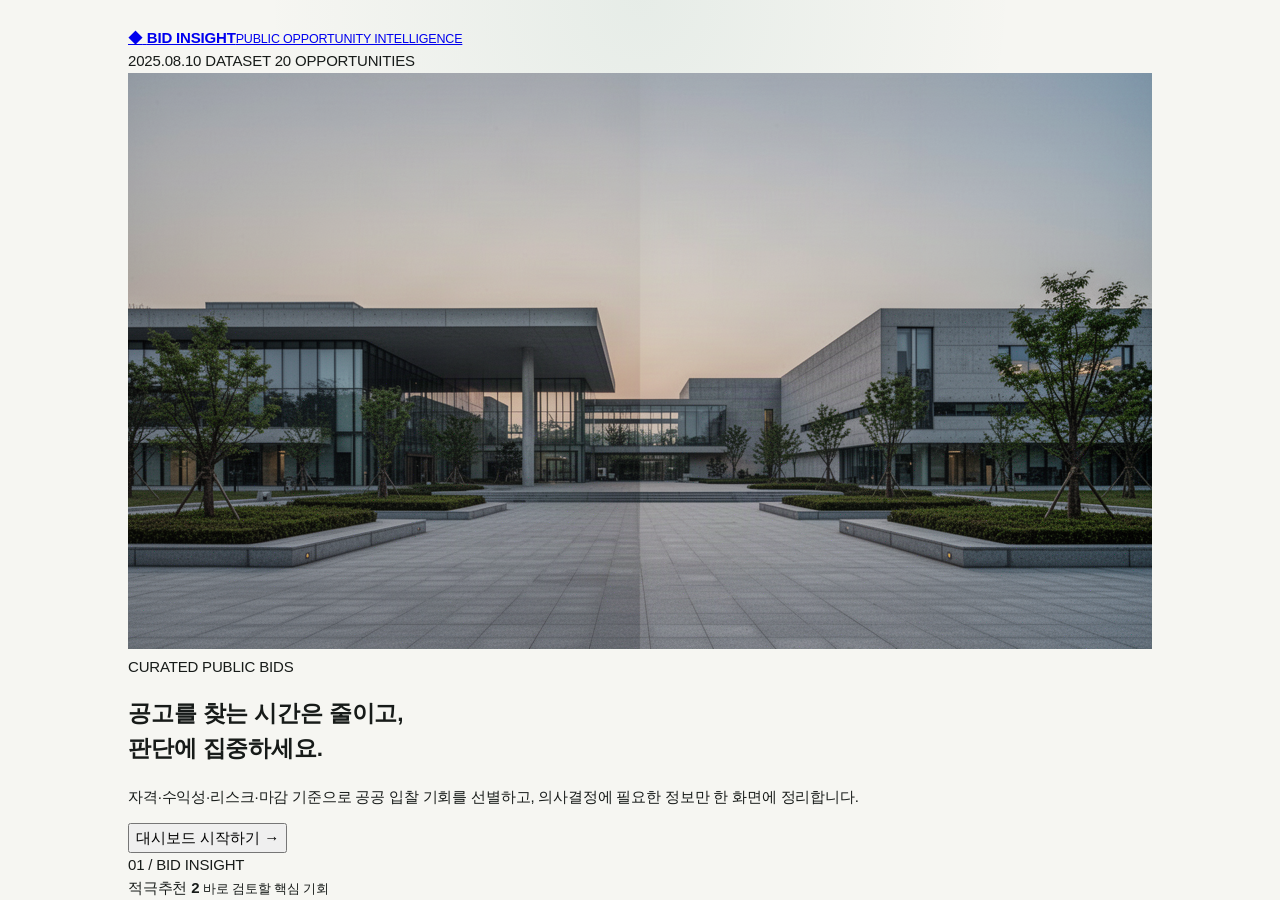
==== commit c7ad00b3: "Redesign landing cover to match editorial dashboard" ====
--- a/index.html
+++ b/index.html
@@ -9,19 +9,74 @@
   <link rel="manifest" href="manifest.webmanifest" />
   <link rel="icon" href="icon.svg" type="image/svg+xml" />
   <link rel="stylesheet" href="styles.css?v=20261002-1004" />
-  <link rel="stylesheet" href="editorial.css?v=20261006-1" />
+  <link rel="stylesheet" href="editorial.css?v=20261006-3" />
 </head>
 <body>
 
   <!-- ============ LANDING / START SCREEN ============ -->
   <section id="landing" aria-label="BID INSIGHT 시작 화면">
-    <div class="landing-stage landing-stage-desktop">
-      <img class="landing-art" src="landing-desktop.png" alt="" fetchpriority="high" decoding="async" />
-      <button type="button" class="landing-hotspot" data-go-dashboard aria-label="사이트 들어가기"></button>
-    </div>
-    <div class="landing-stage landing-stage-mobile">
-      <img class="landing-art" src="landing-mobile.png" alt="" fetchpriority="high" decoding="async" />
-      <button type="button" class="landing-hotspot" data-go-dashboard aria-label="앱 들어가기"></button>
+    <div class="editorial-cover">
+      <header class="cover-header">
+        <a class="cover-brand" href="/" aria-label="BID INSIGHT 홈">
+          <span class="cover-brand-mark">◆</span>
+          <span><b>BID INSIGHT</b><small>PUBLIC OPPORTUNITY INTELLIGENCE</small></span>
+        </a>
+        <div class="cover-header-meta">
+          <span>2025.08.10 DATASET</span>
+          <span>20 OPPORTUNITIES</span>
+        </div>
+      </header>
+
+      <div class="cover-hero">
+        <img src="assets/bid-hero.png" alt="" class="cover-image" fetchpriority="high" decoding="async" />
+        <div class="cover-shade"></div>
+
+        <div class="cover-copy">
+          <span class="cover-kicker">CURATED PUBLIC BIDS</span>
+          <h1>공고를 찾는 시간은 줄이고,<br />판단에 집중하세요.</h1>
+          <p>자격·수익성·리스크·마감 기준으로 공공 입찰 기회를 선별하고,
+          의사결정에 필요한 정보만 한 화면에 정리합니다.</p>
+          <button type="button" class="cover-cta" data-go-dashboard>
+            대시보드 시작하기 <span aria-hidden="true">→</span>
+          </button>
+        </div>
+
+        <div class="cover-index">01 / BID INSIGHT</div>
+      </div>
+
+      <div class="cover-metrics" aria-label="핵심 지표">
+        <div class="cover-metric">
+          <span>적극추천</span>
+          <strong id="ldKpiRecommend">-</strong>
+          <small>바로 검토할 핵심 기회</small>
+        </div>
+        <div class="cover-metric">
+          <span>검토 필요</span>
+          <strong id="ldKpiReview">-</strong>
+          <small>사람 확인 또는 보완 필요</small>
+        </div>
+        <div class="cover-metric">
+          <span>마감 임박</span>
+          <strong id="ldKpiUrgent">-</strong>
+          <small>3일 이내 우선 확인</small>
+        </div>
+        <div class="cover-metric">
+          <span>평균 예상 마진</span>
+          <strong id="ldKpiMargin">-</strong>
+          <small>교육용 가정값 기반</small>
+        </div>
+      </div>
+
+      <div class="cover-footer">
+        <p>데이터로 후보를 줄이고, 사람이 최종 판단합니다.</p>
+        <div class="cover-mini-bars" id="ldMiniBars"></div>
+        <div class="cover-strip-values" aria-hidden="true">
+          <span id="ldStripRecommend"></span>
+          <span id="ldStripReview"></span>
+          <span id="ldStripUrgent"></span>
+          <span id="ldStripMargin"></span>
+        </div>
+      </div>
     </div>
   </section>
   <!-- ============ /LANDING ============ -->
--- a/editorial.css
+++ b/editorial.css
@@ -407,3 +407,334 @@
   text-align:left;
 }
 .recommend-card .stat-mini.stat-qa:hover{background:transparent;border-color:#e7e9e5}
+
+
+/* ============================================================
+   FINAL CASCADE LOCK
+   The legacy stylesheet contains later-era, high-specificity page themes.
+   This block deliberately matches that specificity so the editorial redesign
+   wins without touching application markup or JavaScript behavior.
+   ============================================================ */
+@media (min-width:861px){
+  #view-dashboard{padding-top:28px}
+  #view-dashboard .hero-row{
+    min-height:485px;
+    margin:0;
+    padding:64px;
+    display:flex;
+    grid-template-columns:none;
+    align-items:flex-end;
+    justify-content:space-between;
+    border:0;
+    border-radius:26px;
+    background:
+      linear-gradient(90deg,rgba(8,18,15,.78) 0%,rgba(8,18,15,.54) 38%,rgba(8,18,15,.12) 78%),
+      url("assets/bid-hero.png") center 47%/cover no-repeat;
+  }
+  #view-dashboard .hero-row::before{display:none}
+  #view-dashboard .hero-row::after{
+    content:"01  /  CURATED OPPORTUNITIES";
+    inset:auto 24px 22px auto;
+    width:auto;
+    background:none;
+    color:rgba(255,255,255,.74);
+    font-size:10px;
+    font-weight:700;
+    letter-spacing:.12em;
+  }
+  #view-dashboard .hero-row>div:first-child{max-width:720px;align-self:auto}
+  #view-dashboard .hero-row h1{
+    max-width:720px;
+    margin:12px 0 14px;
+    color:#fff;
+    text-shadow:none;
+    font-family:"Noto Serif KR",serif;
+    font-weight:600;
+    font-size:clamp(38px,5.15vw,66px);
+    line-height:1.28;
+    letter-spacing:-.052em;
+  }
+  #view-dashboard .hero-row p{
+    max-width:590px;
+    color:rgba(255,255,255,.82);
+    font-size:15px;
+    line-height:1.8;
+  }
+  #view-dashboard .eyebrow{color:#d9eee7;font-size:10px;letter-spacing:.16em}
+  #view-dashboard .hero-badges{
+    display:flex;
+    position:relative;
+    align-self:flex-start;
+    justify-self:auto;
+    align-items:flex-end;
+    max-width:none;
+    margin:0;
+    padding:0;
+    border:0;
+    gap:8px;
+  }
+  #view-dashboard .hero-badges::before{display:none}
+  #view-dashboard .hero-badges span{
+    display:block;
+    border:1px solid rgba(255,255,255,.28);
+    border-radius:999px;
+    background:rgba(12,31,25,.2);
+    color:#fff;
+    backdrop-filter:blur(8px);
+    font-size:11px;
+    padding:8px 12px;
+  }
+
+  #view-dashboard .kpi-grid{
+    display:grid;
+    grid-template-columns:repeat(5,minmax(0,1fr));
+    gap:0;
+    margin:24px 0 42px;
+    border:1px solid #e0e2dd;
+    border-radius:18px;
+    overflow:hidden;
+    background:#fff;
+  }
+  #view-dashboard .kpi-card{
+    min-height:132px;
+    padding:20px 20px 18px;
+    border:0;
+    border-right:1px solid #e4e6e1;
+    border-radius:0;
+    background:#fff!important;
+    box-shadow:none;
+  }
+  #view-dashboard .kpi-card:last-child{border-right:0}
+  #view-dashboard .kpi-card::before{display:none}
+  #view-dashboard .kpi-top{display:flex;grid-template-columns:none;justify-content:space-between;gap:10px}
+  #view-dashboard .kpi-icon{order:initial;width:24px;height:24px;font-size:11px;background:#edf2ee;color:var(--green)}
+  #view-dashboard .kpi-label{font-size:11px;font-weight:600;color:var(--muted)}
+  #view-dashboard .kpi-value{
+    margin:0;
+    color:var(--ink)!important;
+    font-family:"Noto Sans KR",sans-serif;
+    font-size:clamp(22px,2vw,29px);
+    font-weight:750;
+  }
+  #view-dashboard .kpi-note{font-size:10px;color:var(--muted)}
+
+  #view-dashboard .dashboard-grid{grid-template-columns:minmax(0,1.75fr) minmax(300px,.65fr);gap:24px}
+  #view-dashboard .panel{border-color:#e0e2dd;border-radius:20px;background:#fff;box-shadow:none}
+  #view-dashboard .recommendation-panel{padding:28px}
+  #view-dashboard .recommendation-panel .panel-head{margin-bottom:22px}
+  #view-dashboard .panel-kicker{color:var(--green);font-size:10px;letter-spacing:.16em}
+  #view-dashboard .panel-head h2{font-size:18px;color:var(--ink)}
+  #view-dashboard .panel-head p{font-size:12px;color:var(--muted)}
+  #view-dashboard .text-btn{border:0;background:transparent;color:var(--ink);padding:8px;font-size:12px}
+  #view-dashboard .recommend-list{display:grid;grid-template-columns:repeat(3,minmax(0,1fr));gap:18px}
+  #view-dashboard .recommend-row{
+    position:relative;
+    display:block;
+    min-height:0;
+    padding:0 0 18px;
+    gap:0;
+    border:0;
+    border-radius:16px;
+    background:#fff!important;
+    box-shadow:none;
+  }
+  #view-dashboard .recommend-row:nth-child(n+4){display:none}
+  #view-dashboard .recommend-row::before{
+    content:"";
+    display:block;
+    position:relative;
+    top:auto;bottom:auto;left:auto;right:auto;
+    width:100%;height:auto;
+    aspect-ratio:1.42/1;
+    margin-bottom:14px;
+    border-radius:15px;
+    background-size:cover;
+    background-position:center;
+  }
+  #view-dashboard .recommend-row:nth-child(1)::before{background-image:url("assets/bid-ai.png")}
+  #view-dashboard .recommend-row:nth-child(2)::before{background-image:url("assets/bid-digital.png")}
+  #view-dashboard .recommend-row:nth-child(3)::before{background-image:url("assets/bid-construction.png")}
+  #view-dashboard .rank-badge{
+    position:absolute;top:10px;left:10px;z-index:2;
+    width:auto;height:auto;padding:5px 9px;border:0;border-radius:999px;
+    background:rgba(255,255,255,.9)!important;color:#22302b!important;font-size:10px;
+  }
+  #view-dashboard .recommend-title{min-height:92px;padding:0 2px}
+  #view-dashboard .recommend-title strong{font-size:15px;line-height:1.55;color:var(--ink)}
+  #view-dashboard .recommend-title small{margin-top:8px;font-size:10px;color:var(--muted)}
+  #view-dashboard .metric-cell{display:inline-flex;width:calc(33.333% - 4px);font-size:9px;color:var(--muted)}
+  #view-dashboard .metric-cell b{font-size:11px;color:var(--ink)}
+  #view-dashboard .metric-cell:nth-of-type(4){display:none}
+  #view-dashboard .row-open{position:absolute;right:2px;bottom:17px;width:30px;height:30px;border-radius:50%;background:#fff}
+  #view-dashboard .side-metrics{padding:28px}
+  #view-dashboard .bar-track{background:#eef0ed}
+  #view-dashboard .bar-fill{background:var(--green)}
+
+  #view-recommend{padding-top:34px}
+  #view-recommend .section-title,
+  #view-search .section-title,
+  #view-risk .section-title,
+  #view-quality .section-title{
+    position:relative;
+    min-height:auto;
+    margin:0;
+    padding:30px 0 22px;
+    overflow:visible;
+    background:none;
+    border:0;
+    align-items:flex-end;
+  }
+  #view-recommend .section-title::after,
+  #view-search .section-title::after,
+  #view-risk .section-title::after,
+  #view-quality .section-title::after{display:none}
+  #view-recommend .section-title .eyebrow,
+  #view-search .section-title .eyebrow,
+  #view-risk .section-title .eyebrow,
+  #view-quality .section-title .eyebrow{color:var(--green);font-size:10px;letter-spacing:.16em}
+  #view-recommend .section-title h1,
+  #view-search .section-title h1,
+  #view-risk .section-title h1,
+  #view-quality .section-title h1{
+    margin:4px 0 0;
+    color:var(--ink);
+    font-family:"Noto Serif KR",serif;
+    font-size:clamp(32px,4vw,52px);
+    line-height:1.18;
+  }
+  #view-recommend .section-title p,
+  #view-search .section-title p,
+  #view-risk .section-title p,
+  #view-quality .section-title p{color:var(--muted);font-size:14px}
+  #view-recommend .section-actions{position:static}
+  #view-recommend .fav-filter{position:static;width:auto;max-width:none;margin:0 0 18px}
+  #view-recommend .fav-filter .filter-chip{min-width:0;padding:9px 14px;box-shadow:none}
+  #view-recommend .fav-filter .filter-chip.active{background:#1c2f29;border-color:#1c2f29}
+  #view-recommend .recommend-cards-grid{grid-template-columns:repeat(3,minmax(0,1fr));gap:34px 20px}
+  #view-recommend .recommend-card{
+    min-height:0;
+    padding:0 0 16px;
+    border:0;
+    border-radius:0;
+    background:transparent;
+    box-shadow:none;
+  }
+  #view-recommend .recommend-card::before{
+    content:"";
+    display:block;
+    width:100%;
+    aspect-ratio:1.34/1;
+    margin-bottom:14px;
+    border-radius:17px;
+    background-size:cover;
+    background-position:center;
+  }
+  #view-recommend .recommend-card:nth-child(5n+1)::before{background-image:url("assets/bid-digital.png")}
+  #view-recommend .recommend-card:nth-child(5n+2)::before{background-image:url("assets/bid-construction.png")}
+  #view-recommend .recommend-card:nth-child(5n+3)::before{background-image:url("assets/bid-ai.png")}
+  #view-recommend .recommend-card:nth-child(5n+4)::before{background-image:url("assets/bid-smartcity.png")}
+  #view-recommend .recommend-card:nth-child(5n)::before{background-image:url("assets/bid-green.png")}
+  #view-recommend .recommend-card .badge-line{position:absolute;top:10px;left:10px;right:10px;z-index:3}
+  #view-recommend .favorite-btn{width:34px;height:34px;font-size:16px;background:rgba(255,255,255,.9)!important}
+  #view-recommend .recommend-card h3{min-height:52px;margin:0 2px 6px;font-size:16px;line-height:1.55;color:var(--ink)}
+  #view-recommend .recommend-card .meta{margin:0 2px 14px;font-size:10px;color:var(--muted)}
+  #view-recommend .recommend-card .card-stats{display:grid;grid-template-columns:repeat(3,1fr);gap:0;margin:0 2px;padding:12px 0}
+  #view-recommend .stat-mini{padding:0 10px;border:0;border-right:1px solid #e7e9e5;border-radius:0;background:transparent}
+  #view-recommend .stat-mini:first-child{padding-left:0}
+  #view-recommend .stat-mini:last-child{border-right:0}
+  #view-recommend .stat-mini span{font-size:9px}
+  #view-recommend .recommend-card .stat-mini b{font-size:13px}
+  #view-recommend .card-reason{margin:12px 2px 0;padding:0;min-height:50px;background:transparent!important;border:0;color:#69716d!important;font-size:10px}
+  #view-recommend .card-reason::before{display:none}
+  #view-recommend .primary-btn{padding:10px 15px;border-radius:999px;border-color:#1c2f29;background:#1c2f29;box-shadow:none;font-size:11px}
+
+  #view-search{padding-top:34px}
+  #view-search .search-hero-stats{position:static;width:auto;display:grid;grid-template-columns:repeat(3,minmax(0,1fr));gap:12px;margin:0 0 18px}
+  #view-search .search-hero-stat{min-height:90px;padding:14px 16px;border:1px solid #e0e2dd;border-radius:16px;background:#fff;box-shadow:none;color:var(--ink)}
+  #view-search .search-hero-stat span{color:var(--muted);font-size:10px}
+  #view-search .search-hero-stat strong{color:var(--ink);font-family:"Noto Sans KR",sans-serif;font-size:21px}
+  #view-search .search-hero-stat small{color:var(--green);font-size:9px}
+  #view-search .filter-bar{position:relative;margin:0 0 18px;padding:14px;border:1px solid #e0e2dd;border-radius:16px;background:#fff;box-shadow:none}
+  #view-search .filter-chip.active{background:#1c2f29;border-color:#1c2f29;box-shadow:none}
+  #view-search .table-shell{border-color:#e0e2dd;box-shadow:none}
+  #view-search .bid-table th{background:#f3f4f1;color:#6a726e}
+  #view-search .bid-table tbody tr:hover{background:#f5f7f3}
+  #view-search .search-mini-track i,#view-search .search-mini-track.margin i{background:var(--green)}
+
+  #view-risk{padding-top:34px}
+  #view-risk .risk-kpi-grid{margin-top:0}
+  #view-risk .risk-kpi{border-color:#e0e2dd;background:#fff;box-shadow:none}
+  #view-risk .panel{border-color:#e0e2dd;background:#fff;box-shadow:none}
+
+  #view-simulation{margin:0;padding-top:34px;padding-bottom:28px;background:var(--bg)}
+  #view-simulation .profit-hero{
+    min-height:350px;
+    padding:37px 34px 20px;
+    border:0;
+    border-radius:24px;
+    background:linear-gradient(100deg,rgba(13,29,24,.94),rgba(23,53,43,.89)),url("assets/bid-green.png") center/cover;
+    box-shadow:none;
+  }
+  #view-simulation .profit-hero .eyebrow{color:#cfe9df;font-size:10px;letter-spacing:.16em}
+  #view-simulation .profit-hero h1{font-family:"Noto Serif KR",serif;font-size:49px}
+  #view-simulation .profit-kpi{box-shadow:none}
+  #view-simulation .panel{border-color:#e0e2dd;background:#fff;box-shadow:none}
+
+  #view-quality{padding-top:34px}
+  #view-quality .quality-grid{margin-top:0;gap:20px}
+  #view-quality .quality-grid>.panel{border-color:#e0e2dd;box-shadow:none}
+  #view-quality>section.panel{border-color:#e0e2dd;box-shadow:none}
+}
+
+@media (max-width:860px){
+  #view-dashboard .hero-row{
+    min-height:470px;
+    margin:0;
+    padding:34px 26px;
+    display:flex;
+    align-items:flex-end;
+    border:0;
+    border-radius:20px;
+    background:
+      linear-gradient(90deg,rgba(8,18,15,.78),rgba(8,18,15,.18)),
+      url("assets/bid-hero.png") 57% center/cover no-repeat;
+  }
+  #view-dashboard .hero-row::before{display:none}
+  #view-dashboard .hero-row::after{
+    content:"01  /  CURATED";
+    right:18px;bottom:16px;top:auto;left:auto;
+    width:auto;height:auto;
+    border:0;border-radius:0;transform:none;background:none;
+    color:rgba(255,255,255,.72);font-size:8px;
+  }
+  #view-dashboard .hero-row h1{font-size:38px;line-height:1.33;color:#fff;text-shadow:none}
+  #view-dashboard .hero-row p{color:rgba(255,255,255,.82)}
+  #view-dashboard .eyebrow{color:#d9eee7}
+  #view-dashboard .kpi-grid{margin-top:16px}
+  #view-dashboard .recommend-list{display:flex}
+
+  #view-recommend .section-title,
+  #view-search .section-title,
+  #view-risk .section-title,
+  #view-quality .section-title{
+    min-height:auto;
+    margin:0;
+    padding:22px 0 20px;
+    background:none;
+    border:0;
+  }
+  #view-recommend .section-title h1,
+  #view-search .section-title h1,
+  #view-risk .section-title h1,
+  #view-quality .section-title h1{font-family:"Noto Serif KR",serif;font-size:36px;color:var(--ink)}
+  #view-recommend .recommend-cards-grid{display:flex;gap:14px;overflow-x:auto;margin-right:-16px;padding-right:16px}
+  #view-recommend .recommend-card{flex:0 0 84%;padding:0 0 16px;border:0;background:transparent;box-shadow:none}
+  #view-search .search-hero-stats{position:static;display:grid;grid-template-columns:repeat(3,1fr);gap:7px;margin:0 0 12px}
+  #view-search .search-hero-stat{min-height:0;padding:10px;border:1px solid #e0e2dd;border-radius:12px;background:#fff;color:var(--ink)}
+  #view-search .search-hero-stat span{color:var(--muted)}
+  #view-search .search-hero-stat strong{color:var(--ink)}
+  #view-search .search-hero-stat small{display:none}
+  #view-simulation{margin:0;padding:18px 0 24px;background:var(--bg)}
+  #view-simulation .profit-hero{margin:0 0 16px;border-radius:20px;background:linear-gradient(90deg,rgba(13,29,24,.96),rgba(23,53,43,.52)),url("assets/bid-green.png") center/cover}
+  #view-quality .quality-grid{margin-top:0}
+}
